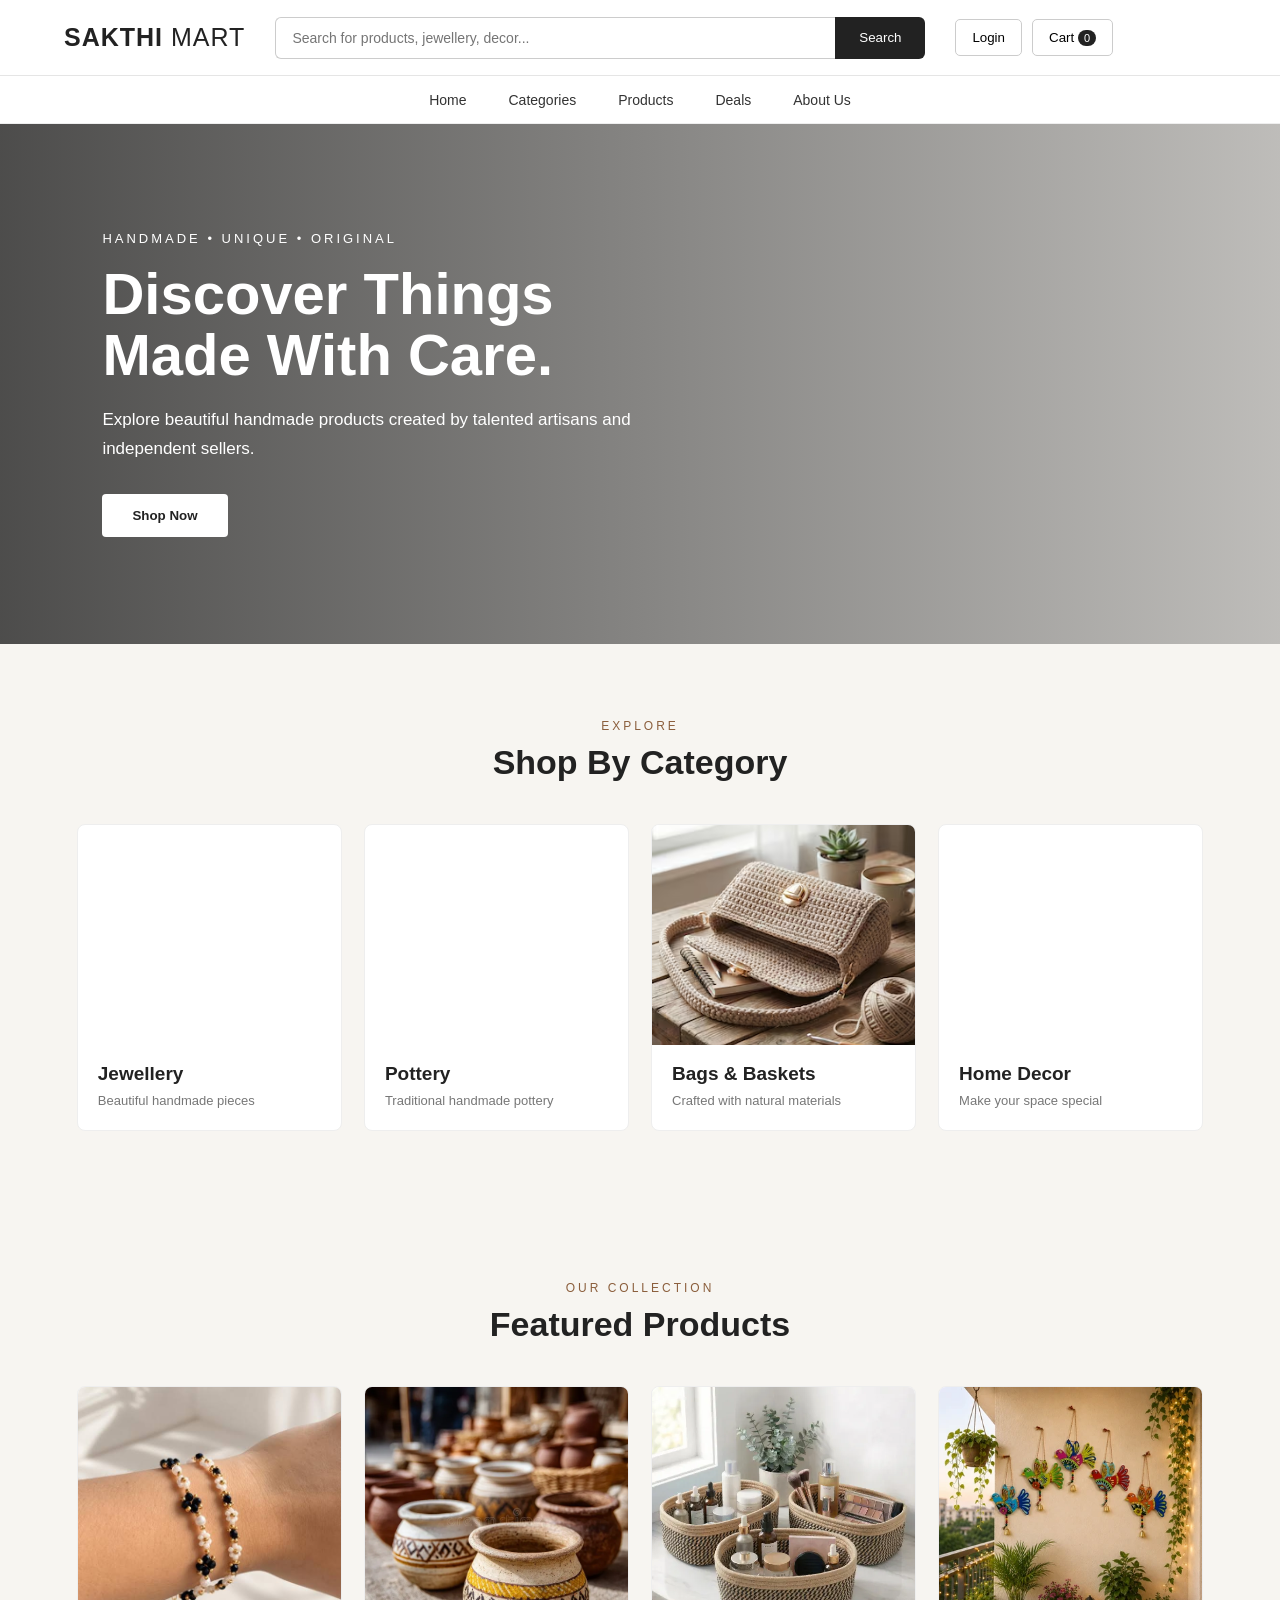
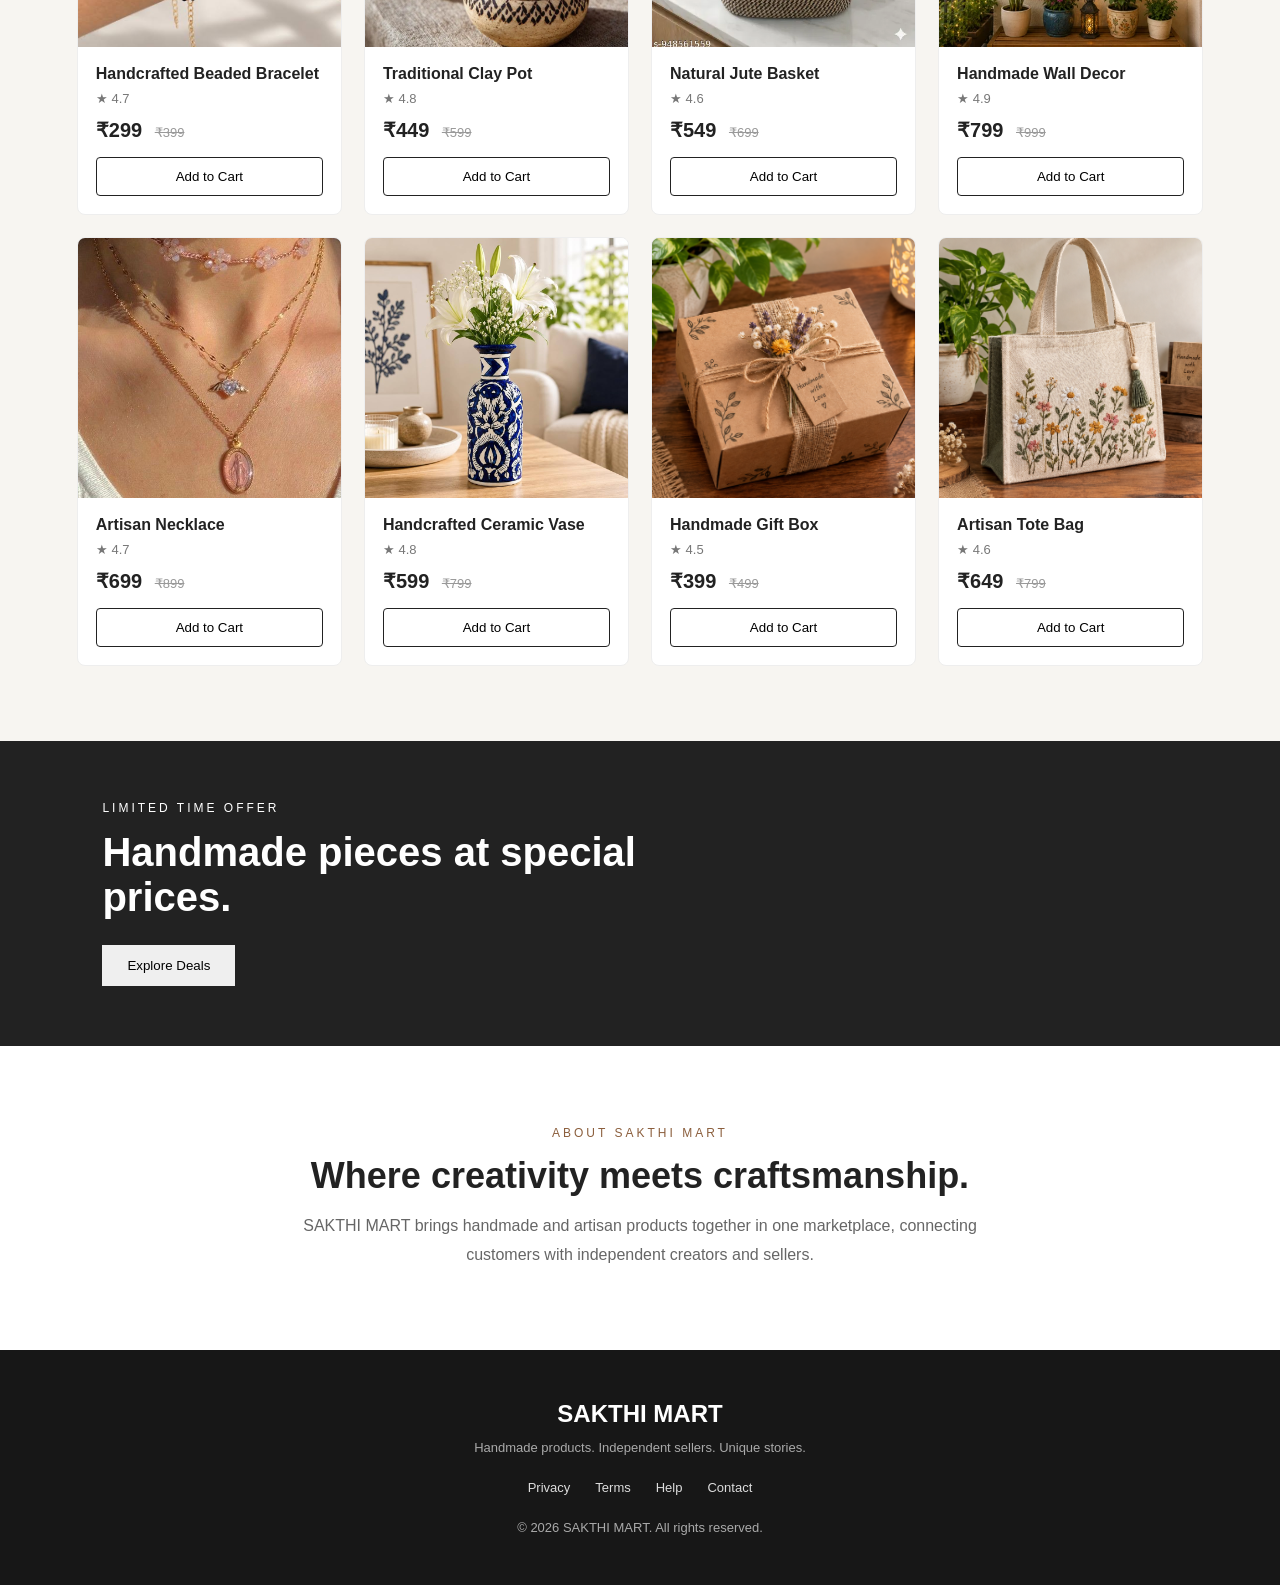
==== backend/src/main/webapp/index.html @ c99c081f "feat: connect frontend authentication flow" ====
<!DOCTYPE html>
<html lang="en">
<head>
    <meta charset="UTF-8">
    <meta name="viewport" content="width=device-width, initial-scale=1.0">

    <title>SAKTHI MART | Handmade Marketplace</title>

    <link rel="stylesheet" href="style.css">
</head>

<body>

    <!-- HEADER -->
    <header class="header">

        <div class="logo">
            SAKTHI <span>MART</span>
        </div>

        <div class="search-box">
            <input 
                type="text"
                id="searchInput"
                placeholder="Search for products, jewellery, decor..."
            >
            <button onclick="searchProducts()">Search</button>
        </div>

        <div class="header-actions">
            <button onclick="showLogin()">Login</button>

            <button onclick="openCart()">
                Cart
                <span id="cartCount">0</span>
            </button>
        </div>

    </header>


    <!-- NAVIGATION -->
    <nav class="navigation">

        <a href="#home">Home</a>

        <a href="#categories">Categories</a>

        <a href="#products">Products</a>

        <a href="#deals">Deals</a>

        <a href="#about">About Us</a>

    </nav>


    <!-- HERO SECTION -->
    <section class="hero" id="home">

        <div class="hero-content">

            <p class="small-title">
                HANDMADE • UNIQUE • ORIGINAL
            </p>

            <h1>
                Discover Things<br>
                Made With Care.
            </h1>

            <p>
                Explore beautiful handmade products created
                by talented artisans and independent sellers.
            </p>

            <button class="shop-button" onclick="scrollToProducts()">
                Shop Now
            </button>

        </div>

    </section>


    <!-- CATEGORIES -->
    <section class="categories-section" id="categories">

        <div class="section-heading">

            <p>EXPLORE</p>

            <h2>Shop By Category</h2>

        </div>


        <div class="category-grid">

            <div class="category-card">
                <div class="category-image jewellery"></div>
                <h3>Jewellery</h3>
                <p>Beautiful handmade pieces</p>
            </div>


            <div class="category-card">
                <div class="category-image pottery"></div>
                <h3>Pottery</h3>
                <p>Traditional handmade pottery</p>
            </div>


            <div class="category-card">
                <div class="category-image bags"></div>
                <h3>Bags & Baskets</h3>
                <p>Crafted with natural materials</p>
            </div>


            <div class="category-card">
                <div class="category-image decor"></div>
                <h3>Home Decor</h3>
                <p>Make your space special</p>
            </div>

        </div>

    </section>


    <!-- PRODUCTS -->
    <section class="products-section" id="products">

        <div class="section-heading">

            <p>OUR COLLECTION</p>

            <h2>Featured Products</h2>

        </div>


        <div class="product-grid" id="productGrid">

            <!-- Products will be added using JavaScript -->

        </div>

    </section>


    <!-- DEALS -->
    <section class="deal-section" id="deals">

        <div>

            <p>LIMITED TIME OFFER</p>

            <h2>Handmade pieces at special prices.</h2>

            <button onclick="scrollToProducts()">
                Explore Deals
            </button>

        </div>

    </section>


    <!-- ABOUT -->
    <section class="about-section" id="about">

        <div>

            <p>ABOUT SAKTHI MART</p>

            <h2>Where creativity meets craftsmanship.</h2>

            <p>
                SAKTHI MART brings handmade and artisan products
                together in one marketplace, connecting customers
                with independent creators and sellers.
            </p>

        </div>

    </section>


    <!-- FOOTER -->
    <footer>

        <div class="footer-logo">
            SAKTHI MART
        </div>

        <p>
            Handmade products. Independent sellers. Unique stories.
        </p>

        <div class="footer-links">

            <a href="#">Privacy</a>
            <a href="#">Terms</a>
            <a href="#">Help</a>
            <a href="#">Contact</a>

        </div>

        <p class="copyright">
            © 2026 SAKTHI MART. All rights reserved.
        </p>

    </footer>


    <!-- CART PANEL -->
    <div class="cart-panel" id="cartPanel">

        <div class="cart-header">

            <h2>Your Cart</h2>

            <button onclick="closeCart()">×</button>

        </div>

        <div id="cartItems">

            <p class="empty-cart">
                Your cart is empty.
            </p>

        </div>

        <div class="cart-bottom">

            <strong>
                Total: ₹<span id="cartTotal">0</span>
            </strong>

            <button onclick="checkout()">
                Proceed to Checkout
            </button>

        </div>

    </div>
<!-- REGISTER POPUP -->
<div class="modal" id="registerModal">

    <div class="modal-box">

        <button class="close-modal" onclick="closeRegister()">
            ×
        </button>

        <h2>Create Account</h2>

        <p>Join SAKTHI MART today.</p>

        <input
            type="text"
            id="registerName"
            placeholder="Name"
        >

        <input
            type="email"
            id="registerEmail"
            placeholder="Email"
        >

        <input
            type="password"
            id="registerPassword"
            placeholder="Password"
        >

        <select id="registerRole">
            <option value="BUYER">Buyer</option>
            <option value="SELLER">Seller</option>
        </select>

        <button onclick="registerUser()">
            Register
        </button>

    </div>

</div>

    <!-- LOGIN POPUP -->
    <div class="modal" id="loginModal">

        <div class="modal-box">

            <button class="close-modal" onclick="closeLogin()">
                ×
            </button>

            <h2>Welcome Back</h2>

            <p>Login to continue shopping.</p>
            <p>New user? <a href="#" onclick="openRegister()">Register</a></p>

            <input
                type="text"
                id="loginEmail"
                placeholder="Email"
            >

            <input
                type="password"
                id="loginPassword"
                placeholder="Password"
            >

            <button onclick="loginUser()">
                Login
            </button>

        </div>

    </div>


    <script src="script.js"></script>

</body>
</html>
---- backend/src/main/webapp/style.css ----
* {
    margin: 0;
    padding: 0;
    box-sizing: border-box;
}

html {
    scroll-behavior: smooth;
}

body {
    font-family: Arial, Helvetica, sans-serif;
    background: #f7f5f1;
    color: #222;
}

/* HEADER */

.header {
    height: 76px;
    background: #ffffff;
    display: flex;
    align-items: center;
    gap: 30px;
    padding: 0 5%;
    border-bottom: 1px solid #e5e5e5;
    position: sticky;
    top: 0;
    z-index: 1000;
}

.logo {
    font-size: 25px;
    font-weight: 800;
    letter-spacing: 1px;
    white-space: nowrap;
}

.logo span {
    font-weight: 400;
}

.search-box {
    flex: 1;
    max-width: 650px;
    display: flex;
    height: 42px;
}

.search-box input {
    flex: 1;
    border: 1px solid #ccc;
    border-right: none;
    padding: 0 16px;
    font-size: 14px;
    outline: none;
    border-radius: 6px 0 0 6px;
}

.search-box button {
    width: 90px;
    border: none;
    background: #222;
    color: white;
    border-radius: 0 6px 6px 0;
    cursor: pointer;
}

.header-actions {
    display: flex;
    gap: 10px;
}

.header-actions button {
    border: 1px solid #ccc;
    background: white;
    padding: 10px 16px;
    border-radius: 5px;
    cursor: pointer;
}

#cartCount {
    background: #222;
    color: white;
    padding: 2px 6px;
    border-radius: 10px;
    font-size: 11px;
}

/* NAVIGATION */

.navigation {
    height: 48px;
    background: white;
    display: flex;
    justify-content: center;
    align-items: center;
    gap: 42px;
    border-bottom: 1px solid #eee;
}

.navigation a {
    text-decoration: none;
    color: #333;
    font-size: 14px;
}

.navigation a:hover {
    color: #8b5e3c;
}

/* HERO */

.hero {
    min-height: 520px;
    background:
        linear-gradient(
            90deg,
            rgba(20, 20, 20, 0.75),
            rgba(20, 20, 20, 0.25)
        ),
        url("assets/hero.jpg");

    background-size: cover;
    background-position: center;
    display: flex;
    align-items: center;
    padding: 70px 8%;
    color: white;
}

.hero-content {
    max-width: 620px;
}

.small-title {
    font-size: 13px;
    letter-spacing: 3px;
    margin-bottom: 18px;
}

.hero h1 {
    font-size: 58px;
    line-height: 1.05;
    margin-bottom: 20px;
}

.hero-content > p:not(.small-title) {
    font-size: 17px;
    line-height: 1.7;
    max-width: 550px;
}

.shop-button {
    margin-top: 30px;
    padding: 14px 30px;
    border: none;
    background: white;
    color: #222;
    font-weight: bold;
    cursor: pointer;
    border-radius: 4px;
}

/* SECTION */

.categories-section,
.products-section {
    padding: 75px 6%;
}

.section-heading {
    text-align: center;
    margin-bottom: 42px;
}

.section-heading p {
    color: #8b5e3c;
    font-size: 12px;
    letter-spacing: 3px;
    margin-bottom: 10px;
}

.section-heading h2 {
    font-size: 34px;
}

/* CATEGORY */

.category-grid {
    display: grid;
    grid-template-columns: repeat(4, 1fr);
    gap: 22px;
}

.category-card {
    background: white;
    padding-bottom: 22px;
    border-radius: 8px;
    overflow: hidden;
    border: 1px solid #eee;
    transition: 0.3s;
}

.category-card:hover {
    transform: translateY(-5px);
    box-shadow: 0 10px 30px rgba(0,0,0,0.08);
}

.category-card h3,
.category-card p {
    padding-left: 20px;
    padding-right: 20px;
}

.category-card h3 {
    margin-top: 18px;
    font-size: 19px;
}

.category-card p {
    margin-top: 8px;
    color: #777;
    font-size: 13px;
}

.category-image {
    height: 220px;
    background-size: cover;
    background-position: center;
}

.jewellery {
    background-image: url("assets/jewellery.jpg");
}

.pottery {
    background-image: url("assets/pottery.jpg");
}

.bags {
    background-image: url("assets/bags.jpg");
}

.decor {
    background-image: url("assets/decor.jpg");
}

/* PRODUCTS */

.product-grid {
    display: grid;
    grid-template-columns: repeat(4, 1fr);
    gap: 22px;
}

.product-card {
    background: white;
    border-radius: 8px;
    overflow: hidden;
    border: 1px solid #eee;
    transition: 0.3s;
}

.product-card:hover {
    transform: translateY(-4px);
    box-shadow: 0 10px 25px rgba(0,0,0,0.08);
}

.product-image {
    height: 260px;
    background-size: cover;
    background-position: center;
}

.product-info {
    padding: 18px;
}

.product-info h3 {
    font-size: 16px;
    margin-bottom: 8px;
}

.rating {
    font-size: 13px;
    color: #777;
    margin-bottom: 12px;
}

.price {
    font-size: 20px;
    font-weight: bold;
}

.old-price {
    color: #999;
    text-decoration: line-through;
    font-size: 13px;
    margin-left: 7px;
}

.add-cart {
    width: 100%;
    margin-top: 15px;
    padding: 11px;
    border: 1px solid #222;
    background: white;
    cursor: pointer;
    border-radius: 4px;
}

.add-cart:hover {
    background: #222;
    color: white;
}

/* DEAL */

.deal-section {
    min-height: 300px;
    background: #222;
    color: white;
    display: flex;
    align-items: center;
    padding: 60px 8%;
}

.deal-section p {
    letter-spacing: 3px;
    font-size: 12px;
    margin-bottom: 15px;
}

.deal-section h2 {
    font-size: 40px;
    max-width: 650px;
}

.deal-section button {
    margin-top: 25px;
    padding: 13px 25px;
    border: none;
    cursor: pointer;
}

/* ABOUT */

.about-section {
    padding: 80px 12%;
    background: white;
    text-align: center;
}

.about-section > div {
    max-width: 750px;
    margin: auto;
}

.about-section p:first-child {
    color: #8b5e3c;
    letter-spacing: 3px;
    font-size: 12px;
}

.about-section h2 {
    font-size: 36px;
    margin: 15px 0;
}

.about-section p:last-child {
    color: #666;
    line-height: 1.8;
}

/* FOOTER */

footer {
    background: #171717;
    color: white;
    text-align: center;
    padding: 50px 20px;
}

.footer-logo {
    font-size: 24px;
    font-weight: bold;
    margin-bottom: 12px;
}

footer > p {
    color: #aaa;
    font-size: 13px;
}

.footer-links {
    margin: 25px 0;
    display: flex;
    justify-content: center;
    gap: 25px;
}

.footer-links a {
    color: #ddd;
    text-decoration: none;
    font-size: 13px;
}

.copyright {
    margin-top: 20px;
}

/* CART */

.cart-panel {
    position: fixed;
    top: 0;
    right: -430px;
    width: 400px;
    height: 100vh;
    background: white;
    z-index: 3000;
    box-shadow: -5px 0 25px rgba(0,0,0,0.15);
    transition: 0.3s;
    padding: 25px;
}

.cart-panel.active {
    right: 0;
}

.cart-header {
    display: flex;
    justify-content: space-between;
    align-items: center;
    padding-bottom: 20px;
    border-bottom: 1px solid #eee;
}

.cart-header button,
.close-modal {
    border: none;
    background: none;
    font-size: 28px;
    cursor: pointer;
}

.empty-cart {
    text-align: center;
    color: #777;
    margin-top: 80px;
}

.cart-bottom {
    position: absolute;
    bottom: 25px;
    left: 25px;
    right: 25px;
}

.cart-bottom button {
    width: 100%;
    margin-top: 15px;
    padding: 14px;
    background: #222;
    color: white;
    border: none;
    cursor: pointer;
}

/* LOGIN */

.modal {
    position: fixed;
    inset: 0;
    background: rgba(0,0,0,0.6);
    display: none;
    justify-content: center;
    align-items: center;
    z-index: 4000;
}

.modal.active {
    display: flex;
}

.modal-box {
    width: 380px;
    background: white;
    padding: 35px;
    border-radius: 8px;
    position: relative;
}

.modal-box h2 {
    margin-bottom: 8px;
}

.modal-box p {
    color: #777;
    margin-bottom: 25px;
}

.modal-box input {
    width: 100%;
    padding: 13px;
    margin-bottom: 12px;
    border: 1px solid #ccc;
}

.modal-box > button:not(.close-modal) {
    width: 100%;
    padding: 13px;
    background: #222;
    color: white;
    border: none;
    cursor: pointer;
}

.close-modal {
    position: absolute;
    top: 10px;
    right: 15px;
}

/* MOBILE */

@media (max-width: 900px) {

    .header {
        flex-wrap: wrap;
        height: auto;
        padding: 15px;
    }

    .search-box {
        order: 3;
        width: 100%;
        max-width: none;
    }

    .navigation {
        gap: 15px;
        overflow-x: auto;
        justify-content: flex-start;
        padding: 0 15px;
    }

    .hero h1 {
        font-size: 42px;
    }

    .category-grid,
    .product-grid {
        grid-template-columns: repeat(2, 1fr);
    }
}

@media (max-width: 600px) {

    .category-grid,
    .product-grid {
        grid-template-columns: 1fr;
    }

    .hero {
        min-height: 450px;
        padding: 40px 25px;
    }

    .hero h1 {
        font-size: 36px;
    }

    .deal-section h2 {
        font-size: 30px;
    }

    .cart-panel {
        width: 100%;
        right: -100%;
    }
}
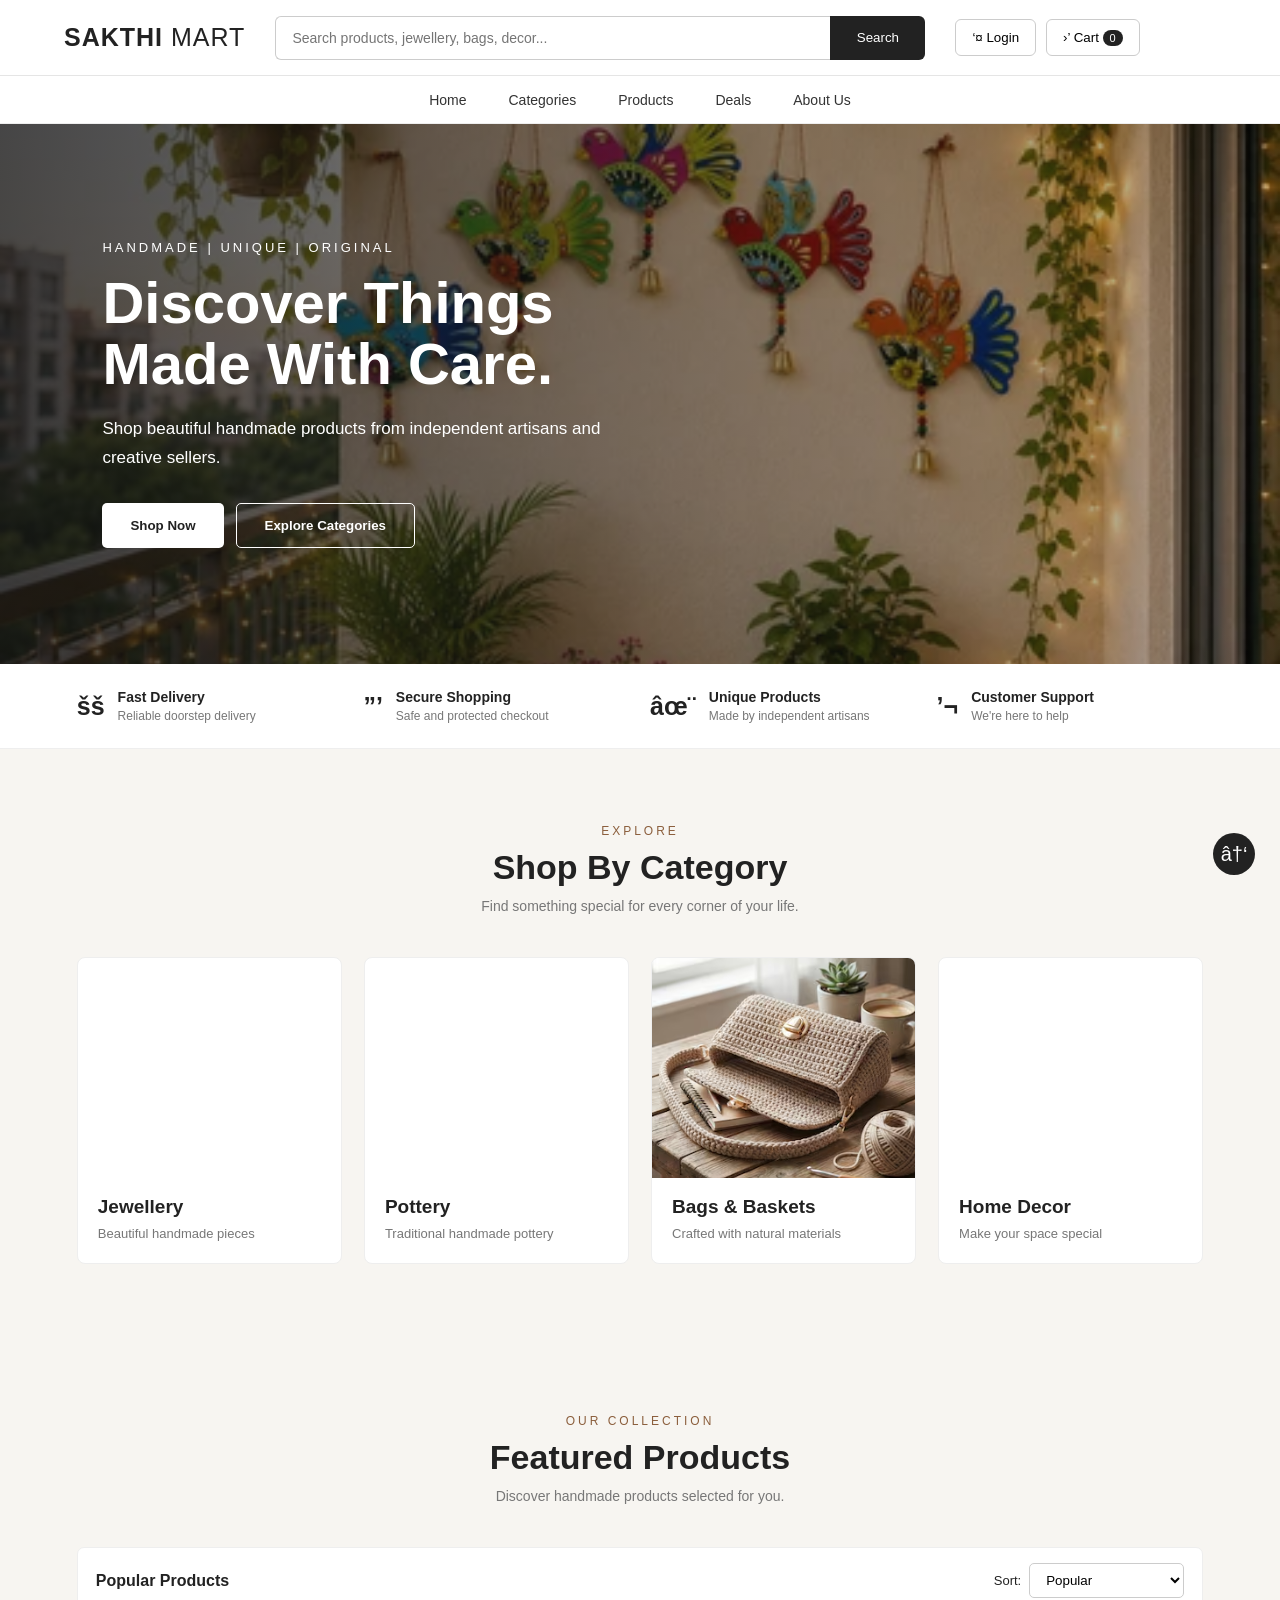
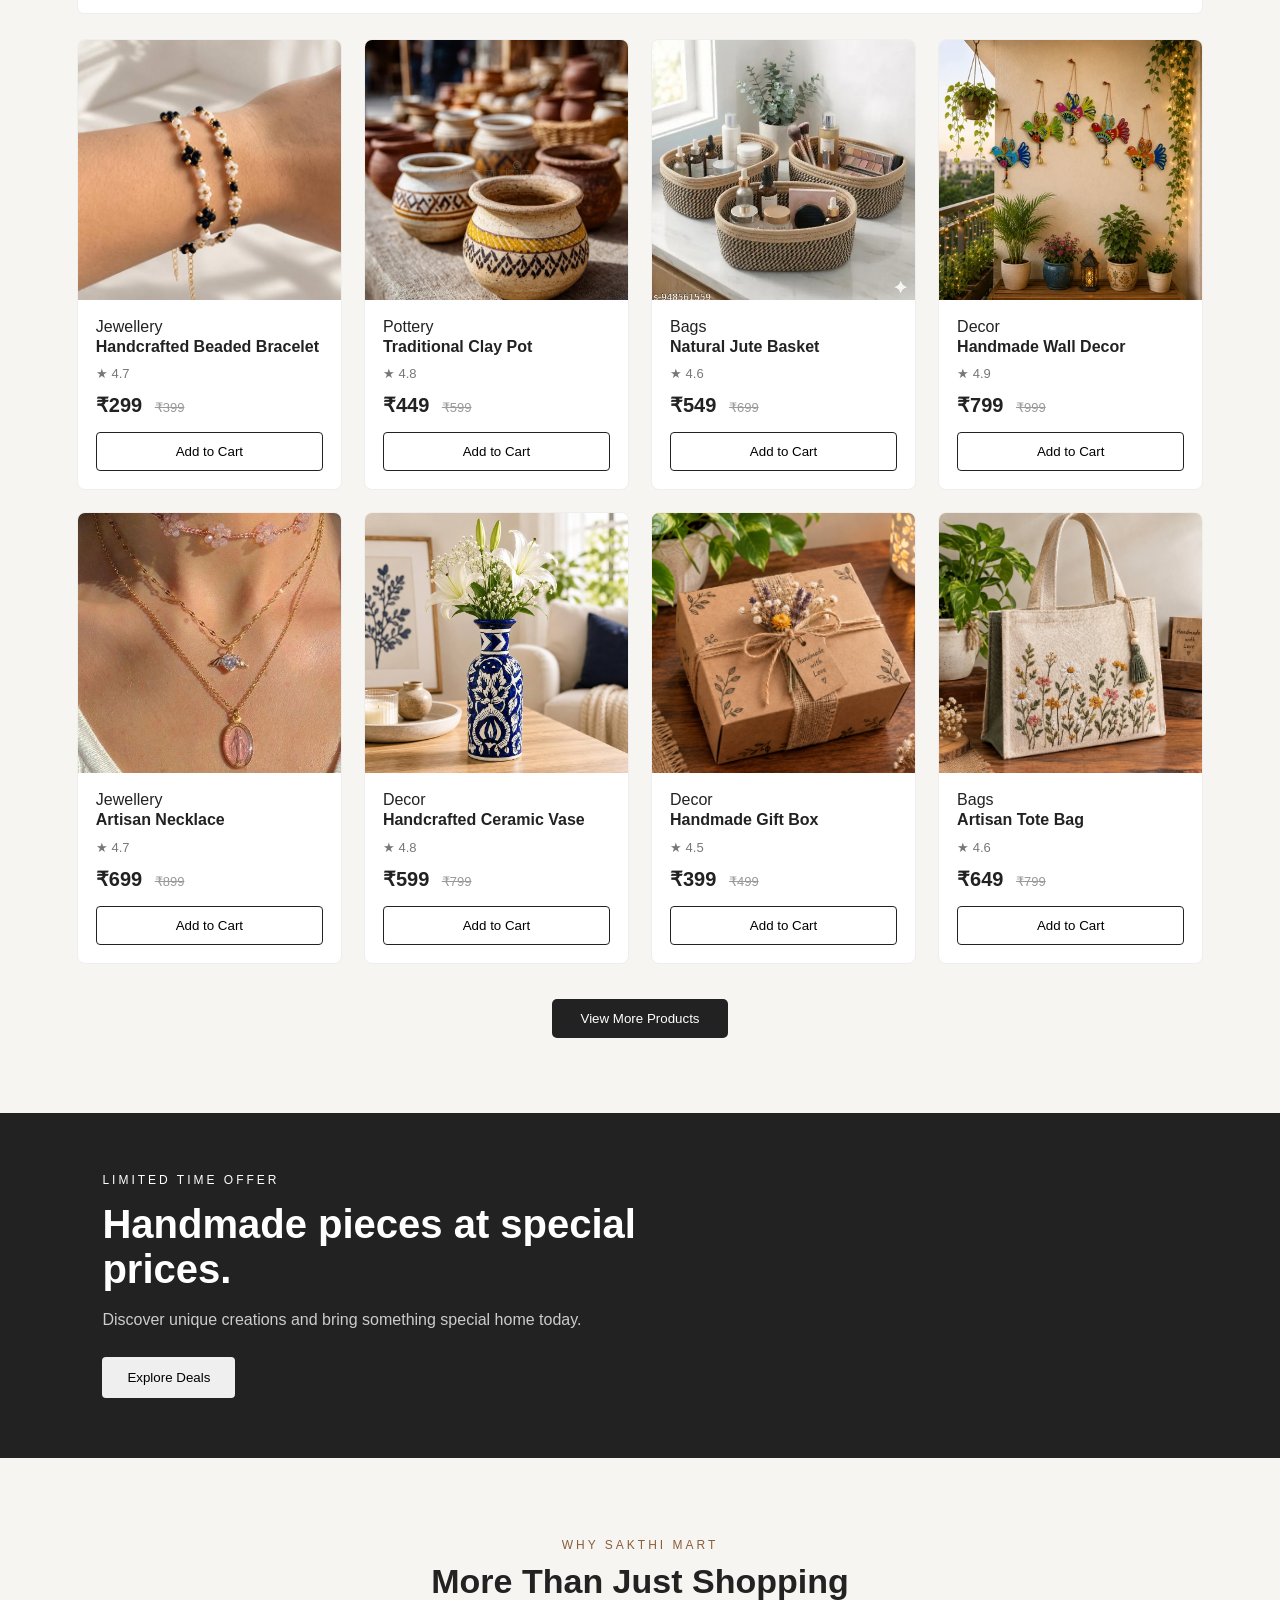
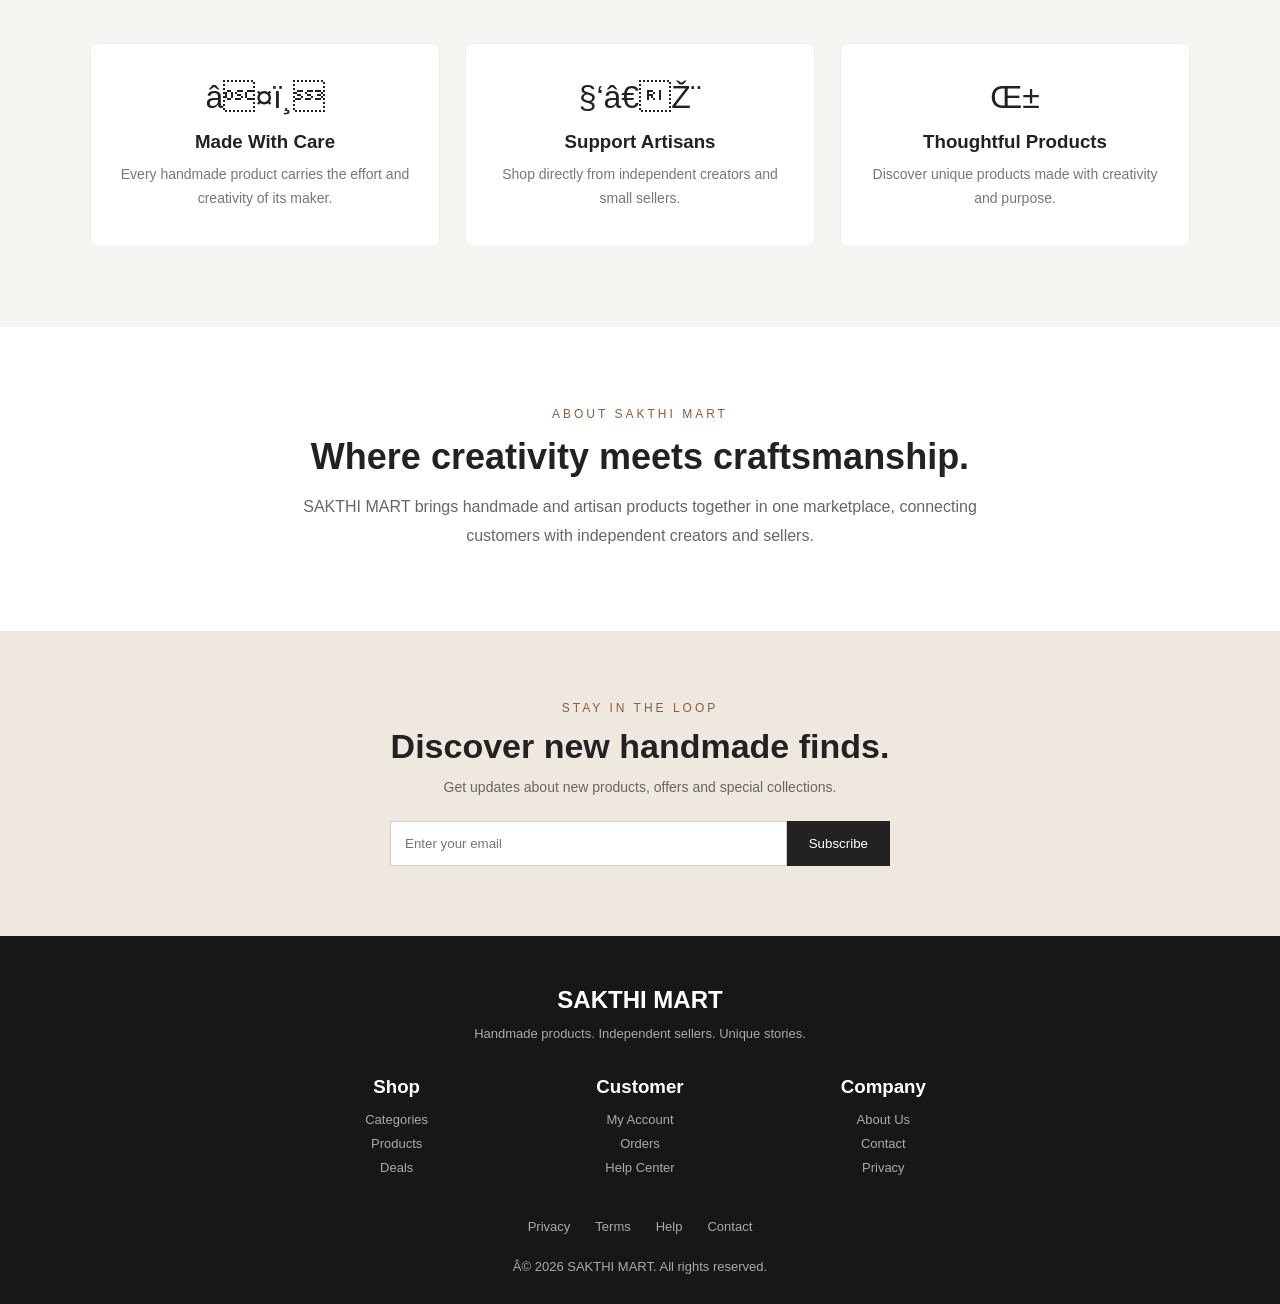
==== commit 5aa43033: "feat: upgrade ecommerce frontend" ====
--- a/backend/src/main/webapp/index.html
+++ b/backend/src/main/webapp/index.html
@@ -1,5 +1,6 @@
-<!DOCTYPE html>
+﻿<!DOCTYPE html>
 <html lang="en">
+
 <head>
     <meta charset="UTF-8">
     <meta name="viewport" content="width=device-width, initial-scale=1.0">
@@ -11,7 +12,8 @@
 
 <body>
 
-    <!-- HEADER -->
+    <!-- ================= HEADER ================= -->
+
     <header class="header">
 
         <div class="logo">
@@ -19,27 +21,38 @@
         </div>
 
         <div class="search-box">
-            <input 
+
+            <input
                 type="text"
                 id="searchInput"
-                placeholder="Search for products, jewellery, decor..."
+                placeholder="Search products, jewellery, bags, decor..."
+                onkeydown="if(event.key === 'Enter') searchProducts()"
             >
-            <button onclick="searchProducts()">Search</button>
+
+            <button onclick="searchProducts()">
+                Search
+            </button>
+
         </div>
 
         <div class="header-actions">
-            <button onclick="showLogin()">Login</button>
+
+            <button onclick="showLogin()">
+                ‘¤ Login
+            </button>
 
             <button onclick="openCart()">
-                Cart
+                ›’ Cart
                 <span id="cartCount">0</span>
             </button>
+
         </div>
 
     </header>
 
 
-    <!-- NAVIGATION -->
+    <!-- ================= NAVIGATION ================= -->
+
     <nav class="navigation">
 
         <a href="#home">Home</a>
@@ -55,13 +68,14 @@
     </nav>
 
 
-    <!-- HERO SECTION -->
+    <!-- ================= HERO ================= -->
+
     <section class="hero" id="home">
 
         <div class="hero-content">
 
             <p class="small-title">
-                HANDMADE • UNIQUE • ORIGINAL
+                HANDMADE | UNIQUE | ORIGINAL
             </p>
 
             <h1>
@@ -70,21 +84,75 @@
             </h1>
 
             <p>
-                Explore beautiful handmade products created
-                by talented artisans and independent sellers.
-            </p>
-
-            <button class="shop-button" onclick="scrollToProducts()">
-                Shop Now
-            </button>
+                Shop beautiful handmade products from
+                independent artisans and creative sellers.
+            </p>
+
+            <div class="hero-buttons">
+
+                <button
+                    class="shop-button"
+                    onclick="scrollToProducts()">
+                    Shop Now
+                </button>
+
+                <button
+                    class="secondary-button"
+                    onclick="document.getElementById('categories').scrollIntoView({behavior:'smooth'})">
+                    Explore Categories
+                </button>
+
+            </div>
 
         </div>
 
     </section>
 
 
-    <!-- CATEGORIES -->
-    <section class="categories-section" id="categories">
+    <!-- ================= TRUST BAR ================= -->
+
+    <section class="trust-bar">
+
+        <div class="trust-item">
+            <strong>šš</strong>
+            <div>
+                <b>Fast Delivery</b>
+                <span>Reliable doorstep delivery</span>
+            </div>
+        </div>
+
+        <div class="trust-item">
+            <strong>”’</strong>
+            <div>
+                <b>Secure Shopping</b>
+                <span>Safe and protected checkout</span>
+            </div>
+        </div>
+
+        <div class="trust-item">
+            <strong>âœ¨</strong>
+            <div>
+                <b>Unique Products</b>
+                <span>Made by independent artisans</span>
+            </div>
+        </div>
+
+        <div class="trust-item">
+            <strong>’¬</strong>
+            <div>
+                <b>Customer Support</b>
+                <span>We're here to help</span>
+            </div>
+        </div>
+
+    </section>
+
+
+    <!-- ================= CATEGORIES ================= -->
+
+    <section
+        class="categories-section"
+        id="categories">
 
         <div class="section-heading">
 
@@ -92,36 +160,72 @@
 
             <h2>Shop By Category</h2>
 
+            <span>
+                Find something special for every corner of your life.
+            </span>
+
         </div>
 
 
         <div class="category-grid">
 
-            <div class="category-card">
+            <div
+                class="category-card"
+                onclick="searchCategory('Jewellery')">
+
                 <div class="category-image jewellery"></div>
+
                 <h3>Jewellery</h3>
-                <p>Beautiful handmade pieces</p>
-            </div>
-
-
-            <div class="category-card">
+
+                <p>
+                    Beautiful handmade pieces
+                </p>
+
+            </div>
+
+
+            <div
+                class="category-card"
+                onclick="searchCategory('Pottery')">
+
                 <div class="category-image pottery"></div>
+
                 <h3>Pottery</h3>
-                <p>Traditional handmade pottery</p>
-            </div>
-
-
-            <div class="category-card">
+
+                <p>
+                    Traditional handmade pottery
+                </p>
+
+            </div>
+
+
+            <div
+                class="category-card"
+                onclick="searchCategory('Bags')">
+
                 <div class="category-image bags"></div>
+
                 <h3>Bags & Baskets</h3>
-                <p>Crafted with natural materials</p>
-            </div>
-
-
-            <div class="category-card">
+
+                <p>
+                    Crafted with natural materials
+                </p>
+
+            </div>
+
+
+            <div
+                class="category-card"
+                onclick="searchCategory('Decor')">
+
                 <div class="category-image decor"></div>
+
                 <h3>Home Decor</h3>
-                <p>Make your space special</p>
+
+                <p>
+                    Make your space special
+                </p>
+
             </div>
 
         </div>
@@ -129,8 +233,11 @@
     </section>
 
 
-    <!-- PRODUCTS -->
-    <section class="products-section" id="products">
+    <!-- ================= PRODUCTS ================= -->
+
+    <section
+        class="products-section"
+        id="products">
 
         <div class="section-heading">
 
@@ -138,57 +245,242 @@
 
             <h2>Featured Products</h2>
 
-        </div>
-
-
-        <div class="product-grid" id="productGrid">
-
-            <!-- Products will be added using JavaScript -->
+            <span>
+                Discover handmade products selected for you.
+            </span>
+
+        </div>
+
+
+        <!-- PRODUCT FILTER BAR -->
+
+        <div class="product-toolbar">
+
+            <div>
+                <strong>Popular Products</strong>
+            </div>
+
+            <div class="sort-box">
+
+                <label for="sortProducts">
+                    Sort:
+                </label>
+
+                <select id="sortProducts">
+                    <option value="popular">
+                        Popular
+                    </option>
+
+                    <option value="low">
+                        Price: Low to High
+                    </option>
+
+                    <option value="high">
+                        Price: High to Low
+                    </option>
+                </select>
+
+            </div>
+
+        </div>
+
+
+        <!-- PRODUCT GRID -->
+
+        <div
+            class="product-grid"
+            id="productGrid">
+
+            <!-- Products are loaded by JavaScript -->
+
+        </div>
+
+
+        <div class="view-more">
+
+            <button
+                onclick="scrollToProducts()">
+                View More Products
+            </button>
 
         </div>
 
     </section>
 
 
-    <!-- DEALS -->
-    <section class="deal-section" id="deals">
+    <!-- ================= DEALS ================= -->
+
+    <section
+        class="deal-section"
+        id="deals">
+
+        <div class="deal-content">
+
+            <p>
+                LIMITED TIME OFFER
+            </p>
+
+            <h2>
+                Handmade pieces at special prices.
+            </h2>
+
+            <span>
+                Discover unique creations and bring
+                something special home today.
+            </span>
+
+            <button
+                onclick="scrollToProducts()">
+                Explore Deals
+            </button>
+
+        </div>
+
+    </section>
+
+
+    <!-- ================= WHY SAKTHI MART ================= -->
+
+    <section class="why-section">
+
+        <div class="section-heading">
+
+            <p>WHY SAKTHI MART</p>
+
+            <h2>
+                More Than Just Shopping
+            </h2>
+
+        </div>
+
+
+        <div class="why-grid">
+
+            <div class="why-card">
+
+                <div class="why-icon">
+                    â¤ï¸
+                </div>
+
+                <h3>
+                    Made With Care
+                </h3>
+
+                <p>
+                    Every handmade product carries
+                    the effort and creativity of its maker.
+                </p>
+
+            </div>
+
+
+            <div class="why-card">
+
+                <div class="why-icon">
+                    §‘â€Ž¨
+                </div>
+
+                <h3>
+                    Support Artisans
+                </h3>
+
+                <p>
+                    Shop directly from independent
+                    creators and small sellers.
+                </p>
+
+            </div>
+
+
+            <div class="why-card">
+
+                <div class="why-icon">
+                    Œ±
+                </div>
+
+                <h3>
+                    Thoughtful Products
+                </h3>
+
+                <p>
+                    Discover unique products made
+                    with creativity and purpose.
+                </p>
+
+            </div>
+
+        </div>
+
+    </section>
+
+
+    <!-- ================= ABOUT ================= -->
+
+    <section
+        class="about-section"
+        id="about">
 
         <div>
 
-            <p>LIMITED TIME OFFER</p>
-
-            <h2>Handmade pieces at special prices.</h2>
-
-            <button onclick="scrollToProducts()">
-                Explore Deals
-            </button>
+            <p>
+                ABOUT SAKTHI MART
+            </p>
+
+            <h2>
+                Where creativity meets craftsmanship.
+            </h2>
+
+            <p>
+                SAKTHI MART brings handmade and artisan
+                products together in one marketplace,
+                connecting customers with independent
+                creators and sellers.
+            </p>
 
         </div>
 
     </section>
 
 
-    <!-- ABOUT -->
-    <section class="about-section" id="about">
-
-        <div>
-
-            <p>ABOUT SAKTHI MART</p>
-
-            <h2>Where creativity meets craftsmanship.</h2>
+    <!-- ================= NEWSLETTER ================= -->
+
+    <section class="newsletter-section">
+
+        <div class="newsletter-content">
 
             <p>
-                SAKTHI MART brings handmade and artisan products
-                together in one marketplace, connecting customers
-                with independent creators and sellers.
-            </p>
+                STAY IN THE LOOP
+            </p>
+
+            <h2>
+                Discover new handmade finds.
+            </h2>
+
+            <span>
+                Get updates about new products,
+                offers and special collections.
+            </span>
+
+            <div class="newsletter-form">
+
+                <input
+                    type="email"
+                    placeholder="Enter your email">
+
+                <button
+                    onclick="alert('Thank you for subscribing!')">
+                    Subscribe
+                </button>
+
+            </div>
 
         </div>
 
     </section>
 
 
-    <!-- FOOTER -->
+    <!-- ================= FOOTER ================= -->
+
     <footer>
 
         <div class="footer-logo">
@@ -199,32 +491,115 @@
             Handmade products. Independent sellers. Unique stories.
         </p>
 
+
+        <div class="footer-columns">
+
+            <div>
+
+                <h3>Shop</h3>
+
+                <a href="#categories">
+                    Categories
+                </a>
+
+                <a href="#products">
+                    Products
+                </a>
+
+                <a href="#deals">
+                    Deals
+                </a>
+
+            </div>
+
+
+            <div>
+
+                <h3>Customer</h3>
+
+                <a href="#">
+                    My Account
+                </a>
+
+                <a href="#">
+                    Orders
+                </a>
+
+                <a href="#">
+                    Help Center
+                </a>
+
+            </div>
+
+
+            <div>
+
+                <h3>Company</h3>
+
+                <a href="#about">
+                    About Us
+                </a>
+
+                <a href="#">
+                    Contact
+                </a>
+
+                <a href="#">
+                    Privacy
+                </a>
+
+            </div>
+
+        </div>
+
+
         <div class="footer-links">
 
-            <a href="#">Privacy</a>
-            <a href="#">Terms</a>
-            <a href="#">Help</a>
-            <a href="#">Contact</a>
-
-        </div>
+            <a href="#">
+                Privacy
+            </a>
+
+            <a href="#">
+                Terms
+            </a>
+
+            <a href="#">
+                Help
+            </a>
+
+            <a href="#">
+                Contact
+            </a>
+
+        </div>
+
 
         <p class="copyright">
-            © 2026 SAKTHI MART. All rights reserved.
+            Â© 2026 SAKTHI MART. All rights reserved.
         </p>
 
     </footer>
 
 
-    <!-- CART PANEL -->
-    <div class="cart-panel" id="cartPanel">
+    <!-- ================= CART PANEL ================= -->
+
+    <div
+        class="cart-panel"
+        id="cartPanel">
 
         <div class="cart-header">
 
-            <h2>Your Cart</h2>
-
-            <button onclick="closeCart()">×</button>
-
-        </div>
+            <h2>
+                Your Cart
+            </h2>
+
+            <button
+                onclick="closeCart()">
+                Ã—
+            </button>
+
+        </div>
+
 
         <div id="cartItems">
 
@@ -234,99 +609,100 @@
 
         </div>
 
+
         <div class="cart-bottom">
 
-            <strong>
-                Total: ₹<span id="cartTotal">0</span>
-            </strong>
-
-            <button onclick="checkout()">
+            <div class="cart-summary">
+
+                <strong>
+                    Total
+                </strong>
+
+                <strong>
+                    â‚¹<span id="cartTotal">0</span>
+                </strong>
+
+            </div>
+
+            <button
+                onclick="checkout()">
                 Proceed to Checkout
             </button>
 
         </div>
 
     </div>
-<!-- REGISTER POPUP -->
-<div class="modal" id="registerModal">
-
-    <div class="modal-box">
-
-        <button class="close-modal" onclick="closeRegister()">
-            ×
-        </button>
-
-        <h2>Create Account</h2>
-
-        <p>Join SAKTHI MART today.</p>
-
-        <input
-            type="text"
-            id="registerName"
-            placeholder="Name"
-        >
-
-        <input
-            type="email"
-            id="registerEmail"
-            placeholder="Email"
-        >
-
-        <input
-            type="password"
-            id="registerPassword"
-            placeholder="Password"
-        >
-
-        <select id="registerRole">
-            <option value="BUYER">Buyer</option>
-            <option value="SELLER">Seller</option>
-        </select>
-
-        <button onclick="registerUser()">
-            Register
-        </button>
-
-    </div>
-
-</div>
-
-    <!-- LOGIN POPUP -->
-    <div class="modal" id="loginModal">
+
+
+    <!-- ================= LOGIN MODAL ================= -->
+
+    <div
+        class="modal"
+        id="loginModal">
 
         <div class="modal-box">
 
-            <button class="close-modal" onclick="closeLogin()">
-                ×
-            </button>
-
-            <h2>Welcome Back</h2>
-
-            <p>Login to continue shopping.</p>
-            <p>New user? <a href="#" onclick="openRegister()">Register</a></p>
+            <button
+                class="close-modal"
+                onclick="closeLogin()">
+                Ã—
+            </button>
+
+
+            <div class="modal-icon">
+                ‘‹
+            </div>
+
+            <h2>
+                Welcome Back
+            </h2>
+
+            <p>
+                Login to continue shopping.
+            </p>
+
 
             <input
                 type="text"
                 id="loginEmail"
-                placeholder="Email"
-            >
+                placeholder="Email">
+
 
             <input
                 type="password"
                 id="loginPassword"
-                placeholder="Password"
-            >
-
-            <button onclick="loginUser()">
+                placeholder="Password">
+
+
+            <button
+                onclick="loginUser()">
                 Login
             </button>
 
+
+            <p class="login-help">
+                New to SAKTHI MART?
+                Registration will be connected next.
+            </p>
+
         </div>
 
     </div>
 
 
+    <!-- ================= BACK TO TOP ================= -->
+
+    <button
+        class="back-to-top"
+        onclick="window.scrollTo({top:0, behavior:'smooth'})">
+        â†‘
+    </button>
+
+
     <script src="script.js"></script>
 
 </body>
+
 </html>
+
+
--- a/backend/src/main/webapp/style.css
+++ b/backend/src/main/webapp/style.css
@@ -14,15 +14,15 @@
     color: #222;
 }
 
-/* HEADER */
+/* ================= HEADER ================= */
 
 .header {
-    height: 76px;
-    background: #ffffff;
+    min-height: 76px;
+    background: #fff;
     display: flex;
     align-items: center;
     gap: 30px;
-    padding: 0 5%;
+    padding: 12px 5%;
     border-bottom: 1px solid #e5e5e5;
     position: sticky;
     top: 0;
@@ -44,7 +44,7 @@
     flex: 1;
     max-width: 650px;
     display: flex;
-    height: 42px;
+    height: 44px;
 }
 
 .search-box input {
@@ -57,13 +57,21 @@
     border-radius: 6px 0 0 6px;
 }
 
+.search-box input:focus {
+    border-color: #8b5e3c;
+}
+
 .search-box button {
-    width: 90px;
+    width: 95px;
     border: none;
     background: #222;
-    color: white;
+    color: #fff;
     border-radius: 0 6px 6px 0;
     cursor: pointer;
+}
+
+.search-box button:hover {
+    background: #8b5e3c;
 }
 
 .header-actions {
@@ -73,25 +81,30 @@
 
 .header-actions button {
     border: 1px solid #ccc;
-    background: white;
+    background: #fff;
     padding: 10px 16px;
-    border-radius: 5px;
-    cursor: pointer;
+    border-radius: 6px;
+    cursor: pointer;
+}
+
+.header-actions button:hover {
+    border-color: #222;
+    background: #f7f7f7;
 }
 
 #cartCount {
     background: #222;
-    color: white;
-    padding: 2px 6px;
+    color: #fff;
+    padding: 2px 7px;
     border-radius: 10px;
     font-size: 11px;
 }
 
-/* NAVIGATION */
+/* ================= NAVIGATION ================= */
 
 .navigation {
     height: 48px;
-    background: white;
+    background: #fff;
     display: flex;
     justify-content: center;
     align-items: center;
@@ -103,34 +116,35 @@
     text-decoration: none;
     color: #333;
     font-size: 14px;
+    font-weight: 500;
 }
 
 .navigation a:hover {
     color: #8b5e3c;
 }
 
-/* HERO */
+/* ================= HERO ================= */
 
 .hero {
-    min-height: 520px;
+    min-height: 540px;
     background:
         linear-gradient(
             90deg,
-            rgba(20, 20, 20, 0.75),
+            rgba(20, 20, 20, 0.78),
             rgba(20, 20, 20, 0.25)
         ),
-        url("assets/hero.jpg");
+        url("assets/decor-product.jpg");
 
     background-size: cover;
     background-position: center;
     display: flex;
     align-items: center;
     padding: 70px 8%;
-    color: white;
+    color: #fff;
 }
 
 .hero-content {
-    max-width: 620px;
+    max-width: 650px;
 }
 
 .small-title {
@@ -151,18 +165,75 @@
     max-width: 550px;
 }
 
+.hero-buttons {
+    display: flex;
+    gap: 12px;
+    margin-top: 30px;
+}
+
+.shop-button,
+.secondary-button {
+    padding: 14px 28px;
+    border-radius: 5px;
+    cursor: pointer;
+    font-weight: bold;
+}
+
 .shop-button {
-    margin-top: 30px;
-    padding: 14px 30px;
     border: none;
-    background: white;
+    background: #fff;
     color: #222;
-    font-weight: bold;
-    cursor: pointer;
-    border-radius: 4px;
-}
-
-/* SECTION */
+}
+
+.shop-button:hover {
+    background: #eee;
+}
+
+.secondary-button {
+    border: 1px solid #fff;
+    background: transparent;
+    color: #fff;
+}
+
+.secondary-button:hover {
+    background: #fff;
+    color: #222;
+}
+
+/* ================= TRUST BAR ================= */
+
+.trust-bar {
+    background: #fff;
+    padding: 25px 6%;
+    display: grid;
+    grid-template-columns: repeat(4, 1fr);
+    gap: 20px;
+    border-bottom: 1px solid #eee;
+}
+
+.trust-item {
+    display: flex;
+    align-items: center;
+    gap: 13px;
+}
+
+.trust-item > strong {
+    font-size: 25px;
+}
+
+.trust-item b {
+    display: block;
+    font-size: 14px;
+    margin-bottom: 4px;
+}
+
+.trust-item span {
+    display: block;
+    color: #777;
+    font-size: 12px;
+}
+
+/* ================= SECTIONS ================= */
 
 .categories-section,
 .products-section {
@@ -183,9 +254,15 @@
 
 .section-heading h2 {
     font-size: 34px;
-}
-
-/* CATEGORY */
+    margin-bottom: 10px;
+}
+
+.section-heading span {
+    color: #777;
+    font-size: 14px;
+}
+
+/* ================= CATEGORIES ================= */
 
 .category-grid {
     display: grid;
@@ -194,17 +271,18 @@
 }
 
 .category-card {
-    background: white;
+    background: #fff;
     padding-bottom: 22px;
     border-radius: 8px;
     overflow: hidden;
     border: 1px solid #eee;
+    cursor: pointer;
     transition: 0.3s;
 }
 
 .category-card:hover {
     transform: translateY(-5px);
-    box-shadow: 0 10px 30px rgba(0,0,0,0.08);
+    box-shadow: 0 10px 30px rgba(0, 0, 0, 0.08);
 }
 
 .category-card h3,
@@ -246,7 +324,33 @@
     background-image: url("assets/decor.jpg");
 }
 
-/* PRODUCTS */
+/* ================= PRODUCTS ================= */
+
+.product-toolbar {
+    max-width: 1200px;
+    margin: 0 auto 25px;
+    background: #fff;
+    border: 1px solid #eee;
+    padding: 15px 18px;
+    display: flex;
+    justify-content: space-between;
+    align-items: center;
+    border-radius: 7px;
+}
+
+.sort-box {
+    display: flex;
+    align-items: center;
+    gap: 8px;
+    font-size: 13px;
+}
+
+.sort-box select {
+    padding: 8px 12px;
+    border: 1px solid #ccc;
+    border-radius: 5px;
+    background: #fff;
+}
 
 .product-grid {
     display: grid;
@@ -255,7 +359,7 @@
 }
 
 .product-card {
-    background: white;
+    background: #fff;
     border-radius: 8px;
     overflow: hidden;
     border: 1px solid #eee;
@@ -264,7 +368,7 @@
 
 .product-card:hover {
     transform: translateY(-4px);
-    box-shadow: 0 10px 25px rgba(0,0,0,0.08);
+    box-shadow: 0 10px 25px rgba(0, 0, 0, 0.08);
 }
 
 .product-image {
@@ -280,6 +384,7 @@
 .product-info h3 {
     font-size: 16px;
     margin-bottom: 8px;
+    line-height: 1.4;
 }
 
 .rating {
@@ -305,28 +410,42 @@
     margin-top: 15px;
     padding: 11px;
     border: 1px solid #222;
-    background: white;
+    background: #fff;
     cursor: pointer;
     border-radius: 4px;
 }
 
 .add-cart:hover {
     background: #222;
-    color: white;
-}
-
-/* DEAL */
+    color: #fff;
+}
+
+.view-more {
+    text-align: center;
+    margin-top: 35px;
+}
+
+.view-more button {
+    padding: 12px 28px;
+    background: #222;
+    color: #fff;
+    border: none;
+    border-radius: 5px;
+    cursor: pointer;
+}
+
+/* ================= DEALS ================= */
 
 .deal-section {
-    min-height: 300px;
+    min-height: 330px;
     background: #222;
-    color: white;
+    color: #fff;
     display: flex;
     align-items: center;
     padding: 60px 8%;
 }
 
-.deal-section p {
+.deal-content p {
     letter-spacing: 3px;
     font-size: 12px;
     margin-bottom: 15px;
@@ -335,20 +454,66 @@
 .deal-section h2 {
     font-size: 40px;
     max-width: 650px;
+    margin-bottom: 15px;
+}
+
+.deal-content > span {
+    display: block;
+    color: #ccc;
+    line-height: 1.6;
 }
 
 .deal-section button {
     margin-top: 25px;
     padding: 13px 25px;
     border: none;
-    cursor: pointer;
-}
-
-/* ABOUT */
+    border-radius: 4px;
+    cursor: pointer;
+}
+
+/* ================= WHY ================= */
+
+.why-section {
+    background: #f7f5f1;
+    padding: 80px 6%;
+}
+
+.why-grid {
+    display: grid;
+    grid-template-columns: repeat(3, 1fr);
+    gap: 25px;
+    max-width: 1100px;
+    margin: auto;
+}
+
+.why-card {
+    background: #fff;
+    padding: 35px 25px;
+    text-align: center;
+    border: 1px solid #eee;
+    border-radius: 8px;
+}
+
+.why-icon {
+    font-size: 32px;
+    margin-bottom: 15px;
+}
+
+.why-card h3 {
+    margin-bottom: 10px;
+}
+
+.why-card p {
+    color: #777;
+    font-size: 14px;
+    line-height: 1.7;
+}
+
+/* ================= ABOUT ================= */
 
 .about-section {
     padding: 80px 12%;
-    background: white;
+    background: #fff;
     text-align: center;
 }
 
@@ -373,13 +538,63 @@
     line-height: 1.8;
 }
 
-/* FOOTER */
+/* ================= NEWSLETTER ================= */
+
+.newsletter-section {
+    background: #eee8df;
+    padding: 70px 20px;
+    text-align: center;
+}
+
+.newsletter-content {
+    max-width: 650px;
+    margin: auto;
+}
+
+.newsletter-content > p {
+    color: #8b5e3c;
+    letter-spacing: 3px;
+    font-size: 12px;
+}
+
+.newsletter-content h2 {
+    font-size: 34px;
+    margin: 12px 0;
+}
+
+.newsletter-content > span {
+    color: #666;
+    font-size: 14px;
+}
+
+.newsletter-form {
+    display: flex;
+    max-width: 500px;
+    margin: 25px auto 0;
+}
+
+.newsletter-form input {
+    flex: 1;
+    border: 1px solid #ccc;
+    padding: 14px;
+    outline: none;
+}
+
+.newsletter-form button {
+    padding: 0 22px;
+    border: none;
+    background: #222;
+    color: #fff;
+    cursor: pointer;
+}
+
+/* ================= FOOTER ================= */
 
 footer {
     background: #171717;
-    color: white;
+    color: #fff;
     text-align: center;
-    padding: 50px 20px;
+    padding: 50px 20px 30px;
 }
 
 .footer-logo {
@@ -393,6 +608,31 @@
     font-size: 13px;
 }
 
+.footer-columns {
+    max-width: 700px;
+    margin: 35px auto;
+    display: grid;
+    grid-template-columns: repeat(3, 1fr);
+    gap: 30px;
+}
+
+.footer-columns h3 {
+    margin-bottom: 14px;
+}
+
+.footer-columns a {
+    display: block;
+    color: #aaa;
+    text-decoration: none;
+    font-size: 13px;
+    margin: 9px 0;
+}
+
+.footer-columns a:hover,
+.footer-links a:hover {
+    color: #fff;
+}
+
 .footer-links {
     margin: 25px 0;
     display: flex;
@@ -401,7 +641,7 @@
 }
 
 .footer-links a {
-    color: #ddd;
+    color: #aaa;
     text-decoration: none;
     font-size: 13px;
 }
@@ -410,7 +650,7 @@
     margin-top: 20px;
 }
 
-/* CART */
+/* ================= CART ================= */
 
 .cart-panel {
     position: fixed;
@@ -418,9 +658,9 @@
     right: -430px;
     width: 400px;
     height: 100vh;
-    background: white;
+    background: #fff;
     z-index: 3000;
-    box-shadow: -5px 0 25px rgba(0,0,0,0.15);
+    box-shadow: -5px 0 25px rgba(0, 0, 0, 0.15);
     transition: 0.3s;
     padding: 25px;
 }
@@ -456,6 +696,13 @@
     bottom: 25px;
     left: 25px;
     right: 25px;
+    background: #fff;
+}
+
+.cart-summary {
+    display: flex;
+    justify-content: space-between;
+    font-size: 17px;
 }
 
 .cart-bottom button {
@@ -463,17 +710,18 @@
     margin-top: 15px;
     padding: 14px;
     background: #222;
-    color: white;
+    color: #fff;
     border: none;
     cursor: pointer;
-}
-
-/* LOGIN */
+    border-radius: 4px;
+}
+
+/* ================= LOGIN ================= */
 
 .modal {
     position: fixed;
     inset: 0;
-    background: rgba(0,0,0,0.6);
+    background: rgba(0, 0, 0, 0.6);
     display: none;
     justify-content: center;
     align-items: center;
@@ -486,10 +734,16 @@
 
 .modal-box {
     width: 380px;
-    background: white;
+    background: #fff;
     padding: 35px;
-    border-radius: 8px;
+    border-radius: 10px;
     position: relative;
+    box-shadow: 0 20px 60px rgba(0, 0, 0, 0.2);
+}
+
+.modal-icon {
+    font-size: 30px;
+    margin-bottom: 10px;
 }
 
 .modal-box h2 {
@@ -506,15 +760,29 @@
     padding: 13px;
     margin-bottom: 12px;
     border: 1px solid #ccc;
+    border-radius: 4px;
+    outline: none;
+}
+
+.modal-box input:focus {
+    border-color: #8b5e3c;
 }
 
 .modal-box > button:not(.close-modal) {
     width: 100%;
     padding: 13px;
     background: #222;
-    color: white;
+    color: #fff;
     border: none;
     cursor: pointer;
+    border-radius: 4px;
+}
+
+.login-help {
+    margin-top: 18px;
+    margin-bottom: 0 !important;
+    text-align: center;
+    font-size: 12px;
 }
 
 .close-modal {
@@ -523,9 +791,26 @@
     right: 15px;
 }
 
-/* MOBILE */
-
-@media (max-width: 900px) {
+/* ================= BACK TO TOP ================= */
+
+.back-to-top {
+    position: fixed;
+    right: 25px;
+    bottom: 25px;
+    width: 42px;
+    height: 42px;
+    border: none;
+    border-radius: 50%;
+    background: #222;
+    color: #fff;
+    font-size: 20px;
+    cursor: pointer;
+    z-index: 2000;
+}
+
+/* ================= MOBILE ================= */
+
+@media (max-width: 1000px) {
 
     .header {
         flex-wrap: wrap;
@@ -539,45 +824,96 @@
         max-width: none;
     }
 
+    .trust-bar {
+        grid-template-columns: repeat(2, 1fr);
+    }
+
+    .category-grid,
+    .product-grid {
+        grid-template-columns: repeat(2, 1fr);
+    }
+}
+
+@media (max-width: 700px) {
+
     .navigation {
-        gap: 15px;
+        gap: 20px;
         overflow-x: auto;
         justify-content: flex-start;
         padding: 0 15px;
     }
 
+    .hero {
+        min-height: 480px;
+        padding: 40px 25px;
+    }
+
     .hero h1 {
-        font-size: 42px;
+        font-size: 40px;
+    }
+
+    .hero-buttons {
+        flex-direction: column;
+        align-items: flex-start;
+    }
+
+    .trust-bar {
+        grid-template-columns: 1fr;
     }
 
     .category-grid,
-    .product-grid {
-        grid-template-columns: repeat(2, 1fr);
-    }
-}
-
-@media (max-width: 600px) {
-
-    .category-grid,
-    .product-grid {
+    .product-grid,
+    .why-grid {
         grid-template-columns: 1fr;
-    }
-
-    .hero {
-        min-height: 450px;
-        padding: 40px 25px;
-    }
-
-    .hero h1 {
-        font-size: 36px;
     }
 
     .deal-section h2 {
         font-size: 30px;
+    }
+
+    .newsletter-form {
+        flex-direction: column;
+        gap: 10px;
+    }
+
+    .newsletter-form input {
+        padding: 14px;
+    }
+
+    .newsletter-form button {
+        padding: 14px;
+    }
+
+    .footer-columns {
+        grid-template-columns: 1fr;
     }
 
     .cart-panel {
         width: 100%;
         right: -100%;
     }
+}
+
+@media (max-width: 500px) {
+
+    .header-actions {
+        width: 100%;
+    }
+
+    .header-actions button {
+        flex: 1;
+    }
+
+    .hero h1 {
+        font-size: 34px;
+    }
+
+    .section-heading h2 {
+        font-size: 28px;
+    }
+
+    .categories-section,
+    .products-section {
+        padding: 55px 20px;
+    }
 }
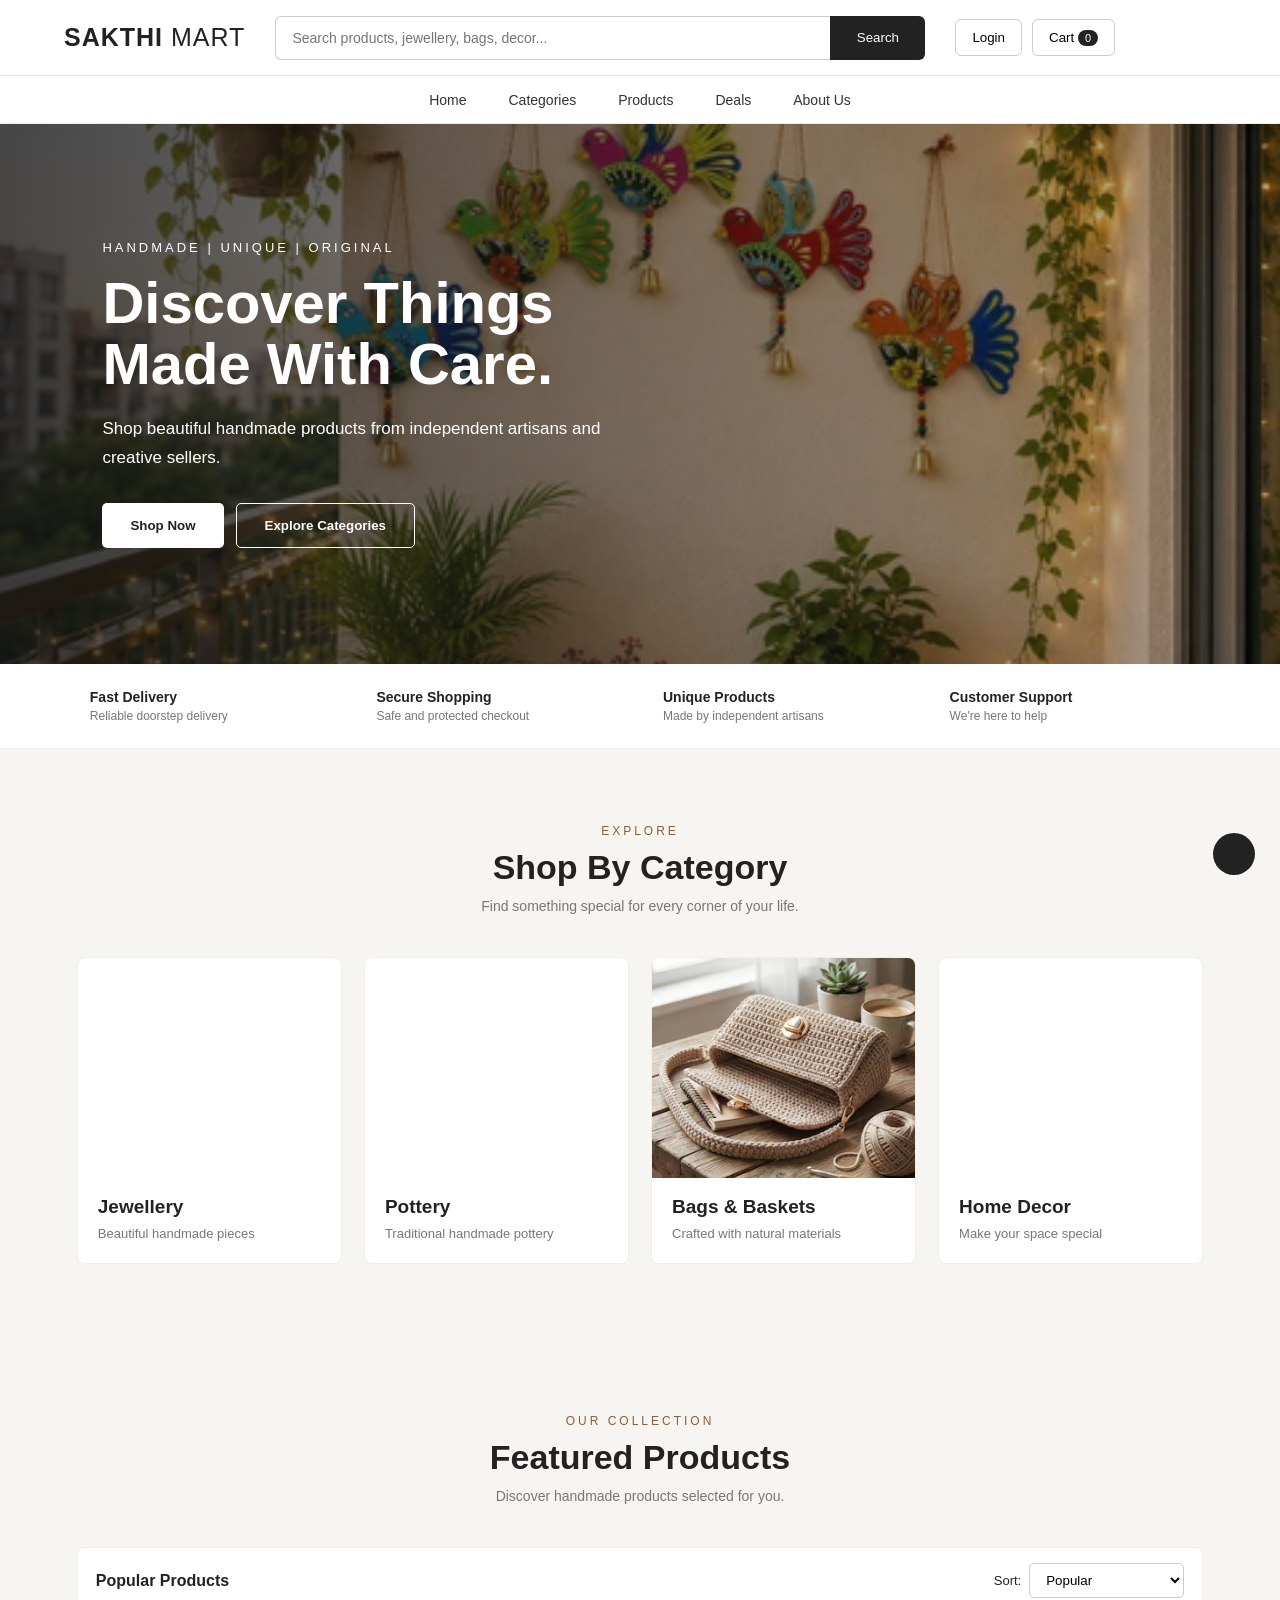
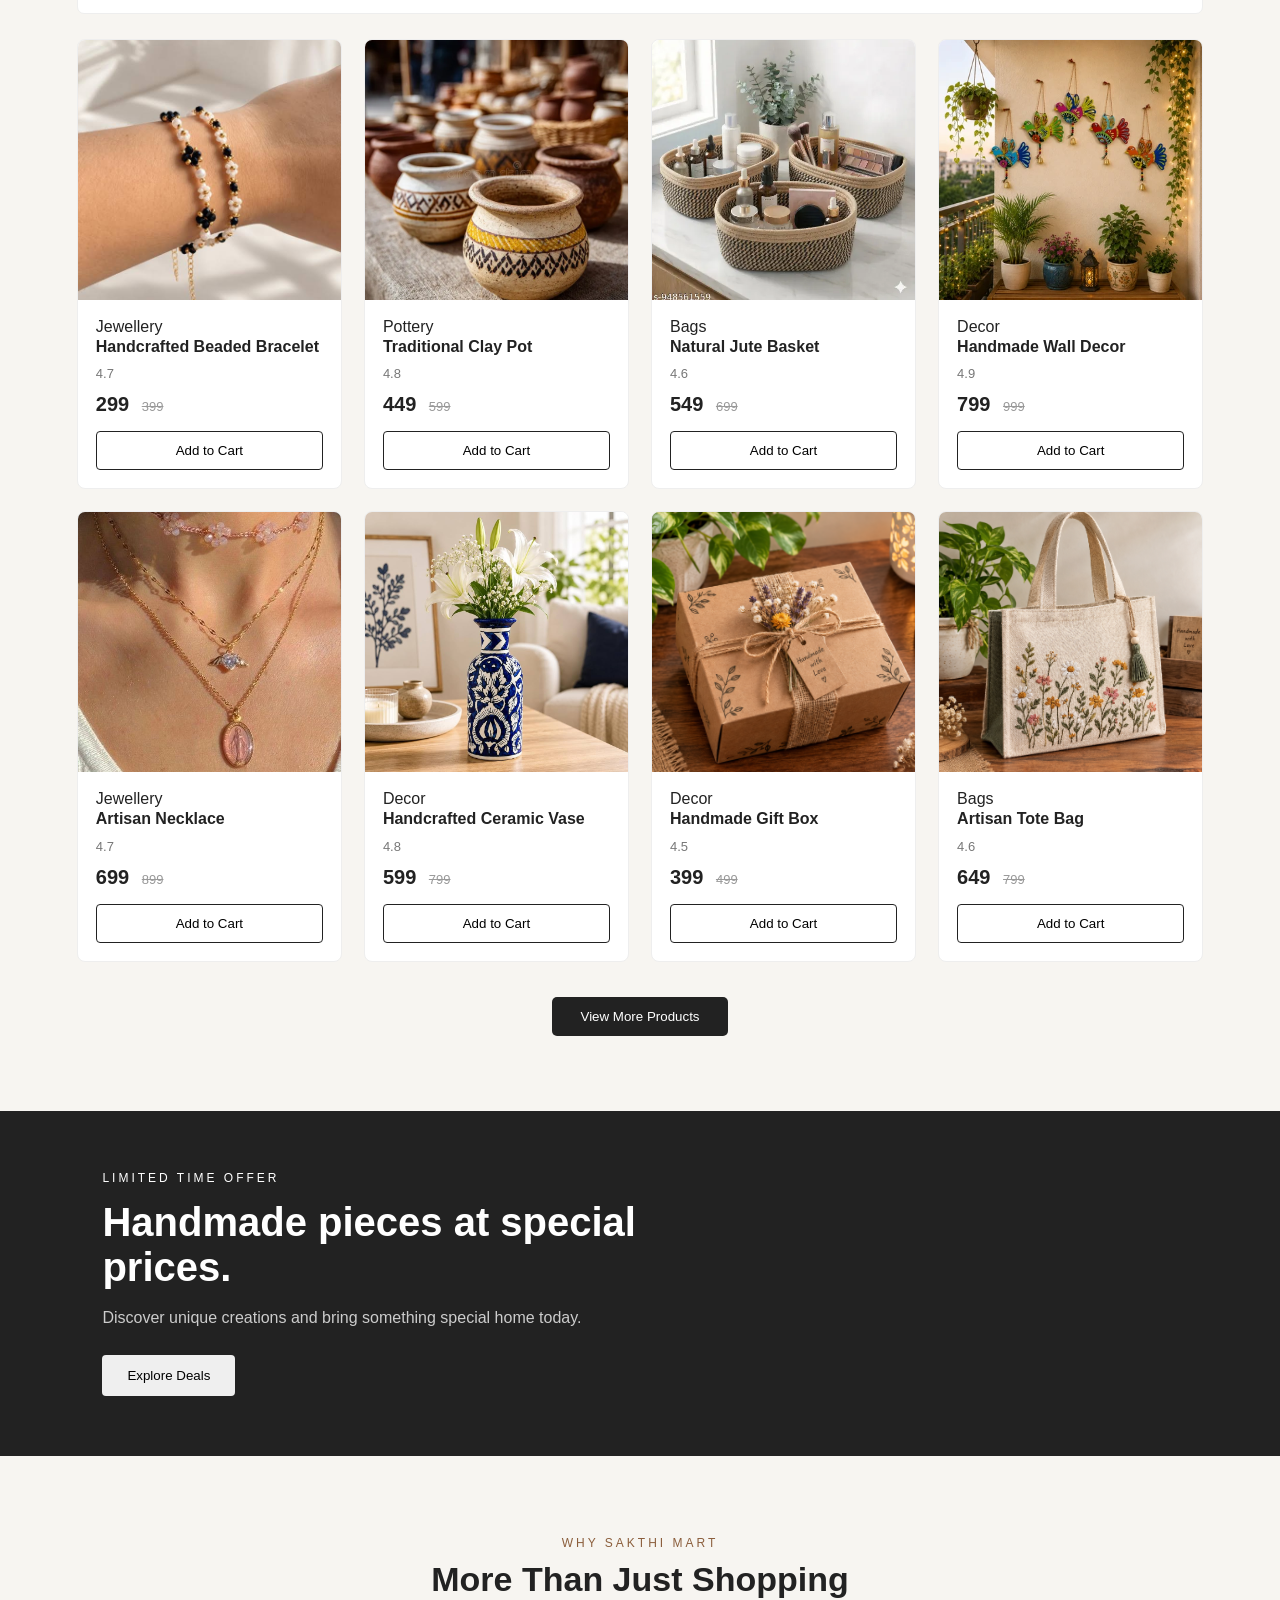
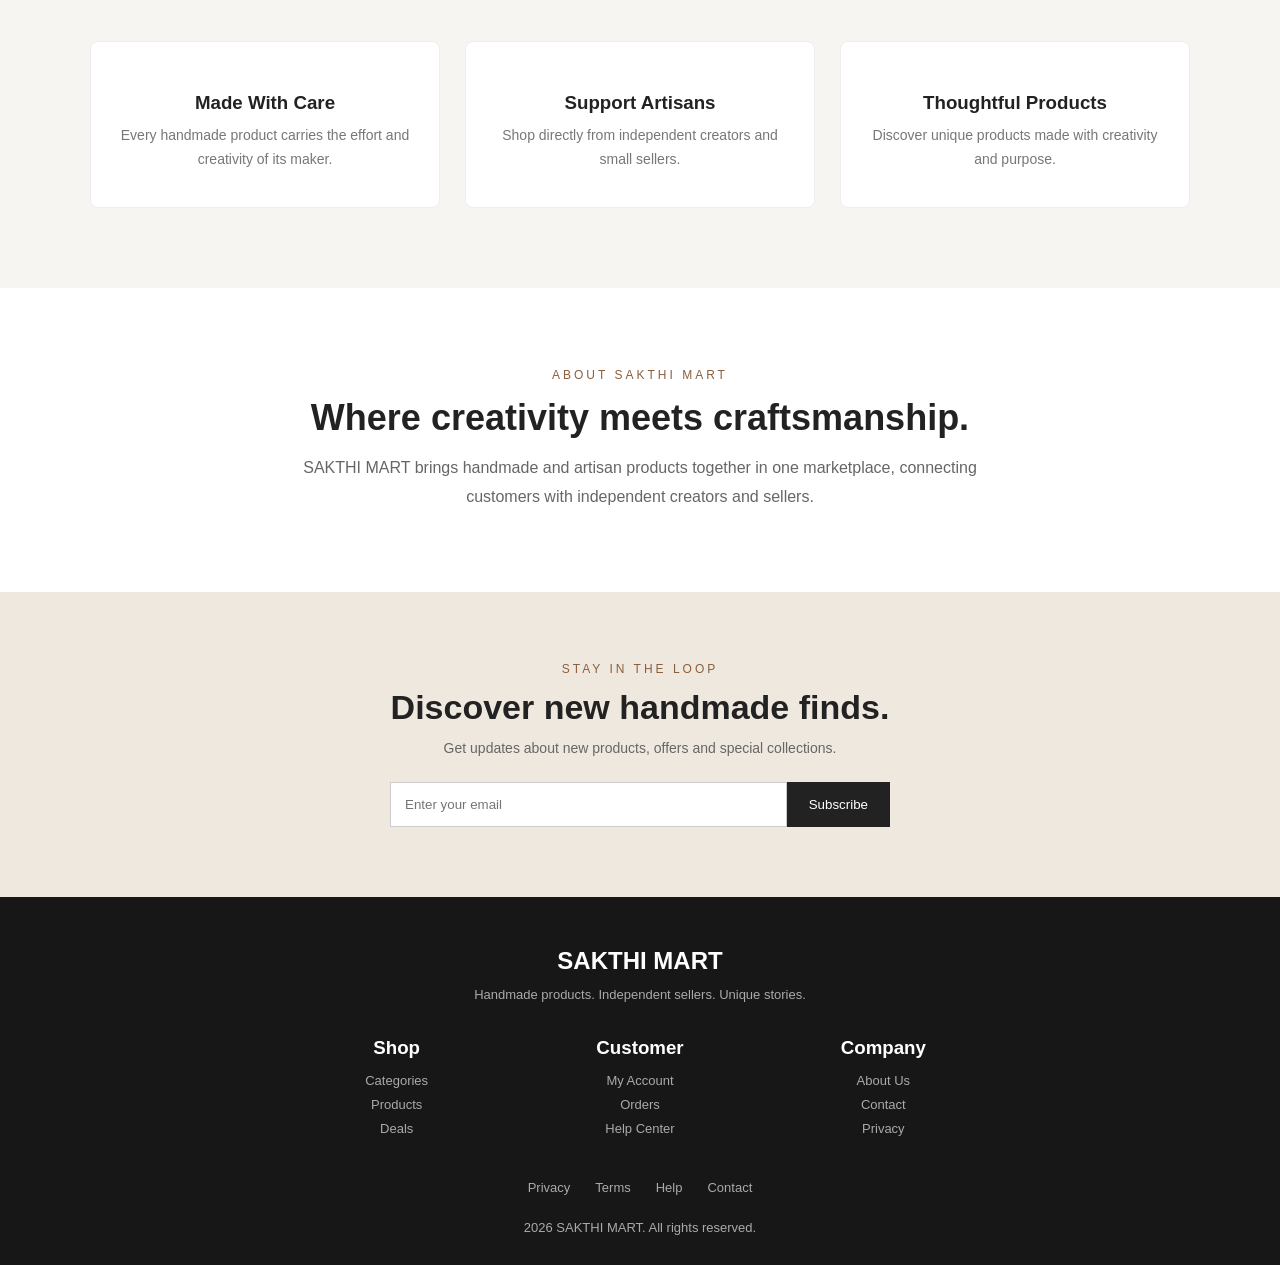
==== commit 4d40639a: "feat: complete seller registration and product flow" ====
--- a/backend/src/main/webapp/index.html
+++ b/backend/src/main/webapp/index.html
@@ -38,11 +38,11 @@
         <div class="header-actions">
 
             <button onclick="showLogin()">
-                ‘¤ Login
+                 Login
             </button>
 
             <button onclick="openCart()">
-                ›’ Cart
+                 Cart
                 <span id="cartCount">0</span>
             </button>
 
@@ -114,7 +114,7 @@
     <section class="trust-bar">
 
         <div class="trust-item">
-            <strong>šš</strong>
+            <strong></strong>
             <div>
                 <b>Fast Delivery</b>
                 <span>Reliable doorstep delivery</span>
@@ -122,7 +122,7 @@
         </div>
 
         <div class="trust-item">
-            <strong>”’</strong>
+            <strong></strong>
             <div>
                 <b>Secure Shopping</b>
                 <span>Safe and protected checkout</span>
@@ -130,7 +130,7 @@
         </div>
 
         <div class="trust-item">
-            <strong>âœ¨</strong>
+            <strong></strong>
             <div>
                 <b>Unique Products</b>
                 <span>Made by independent artisans</span>
@@ -138,7 +138,7 @@
         </div>
 
         <div class="trust-item">
-            <strong>’¬</strong>
+            <strong></strong>
             <div>
                 <b>Customer Support</b>
                 <span>We're here to help</span>
@@ -232,7 +232,42 @@
 
     </section>
 
-
+<section id="sellerDashboard" class="seller-dashboard" style="display:none;">
+    <div class="section-container">
+        <div class="section-heading">
+            <span>Seller Panel</span>
+            <h2>Add New Product</h2>
+            <p>Manage your handmade products from here.</p>
+        </div>
+
+        <form id="sellerProductForm" class="seller-form">
+            <input type="text" id="productName" placeholder="Product name" required>
+
+            <textarea id="productDescription"
+                      placeholder="Product description"
+                      required></textarea>
+
+            <input type="number" id="productPrice"
+                   placeholder="Price" min="1" step="0.01" required>
+
+            <input type="number" id="productStock"
+                   placeholder="Stock quantity" min="0" required>
+
+            <select id="productCategory" required>
+                <option value="">Select category</option>
+                <option value="Jewellery">Jewellery</option>
+                <option value="Pottery">Pottery</option>
+                <option value="Bags">Bags & Baskets</option>
+                <option value="Decor">Home Decor</option>
+            </select>
+
+            <input type="text" id="productImageUrl"
+                   placeholder="Image URL">
+
+            <button type="submit">Add Product</button>
+        </form>
+    </div>
+</section>
     <!-- ================= PRODUCTS ================= -->
 
     <section
@@ -359,7 +394,7 @@
             <div class="why-card">
 
                 <div class="why-icon">
-                    â¤ï¸
+                    
                 </div>
 
                 <h3>
@@ -377,7 +412,7 @@
             <div class="why-card">
 
                 <div class="why-icon">
-                    §‘â€Ž¨
+                    
                 </div>
 
                 <h3>
@@ -395,7 +430,7 @@
             <div class="why-card">
 
                 <div class="why-icon">
-                    Œ±
+                    
                 </div>
 
                 <h3>
@@ -575,7 +610,7 @@
 
 
         <p class="copyright">
-            Â© 2026 SAKTHI MART. All rights reserved.
+             2026 SAKTHI MART. All rights reserved.
         </p>
 
     </footer>
@@ -595,7 +630,7 @@
 
             <button
                 onclick="closeCart()">
-                Ã—
+                
             </button>
 
         </div>
@@ -619,7 +654,7 @@
                 </strong>
 
                 <strong>
-                    â‚¹<span id="cartTotal">0</span>
+                    <span id="cartTotal">0</span>
                 </strong>
 
             </div>
@@ -645,12 +680,12 @@
             <button
                 class="close-modal"
                 onclick="closeLogin()">
-                Ã—
+                
             </button>
 
 
             <div class="modal-icon">
-                ‘‹
+                
             </div>
 
             <h2>
@@ -680,14 +715,72 @@
             </button>
 
 
-            <p class="login-help">
-                New to SAKTHI MART?
-                Registration will be connected next.
-            </p>
+           <p class="login-help">
+    New to SAKTHI MART?
+    <button type="button" onclick="showRegister()">
+        Create an account
+    </button>
+</p>
 
         </div>
 
     </div>
+    <!-- ================= REGISTER MODAL ================= -->
+
+<div class="modal" id="registerModal">
+
+    <div class="modal-box">
+
+        <button
+            class="close-modal"
+            onclick="closeRegister()">
+            X
+        </button>
+
+        <div class="modal-icon">
+            Register
+        </div>
+
+        <h2>Create Account</h2>
+
+        <p>
+            Join SAKTHI MART today.
+        </p>
+
+        <input
+            type="text"
+            id="registerName"
+            placeholder="Full Name">
+
+        <input
+            type="email"
+            id="registerEmail"
+            placeholder="Email">
+
+        <input
+            type="password"
+            id="registerPassword"
+            placeholder="Password">
+
+        <select id="registerRole">
+            <option value="BUYER">Buyer</option>
+            <option value="SELLER">Seller</option>
+        </select>
+
+        <button onclick="registerUser()">
+            Create Account
+        </button>
+
+        <p class="login-help">
+            Already have an account?
+            <button type="button" onclick="switchToLogin()">
+                Login
+            </button>
+        </p>
+
+    </div>
+
+</div>
 
 
     <!-- ================= BACK TO TOP ================= -->
@@ -695,7 +788,7 @@
     <button
         class="back-to-top"
         onclick="window.scrollTo({top:0, behavior:'smooth'})">
-        â†‘
+        
     </button>
 
 
@@ -706,3 +799,4 @@
 </html>
 
 
+
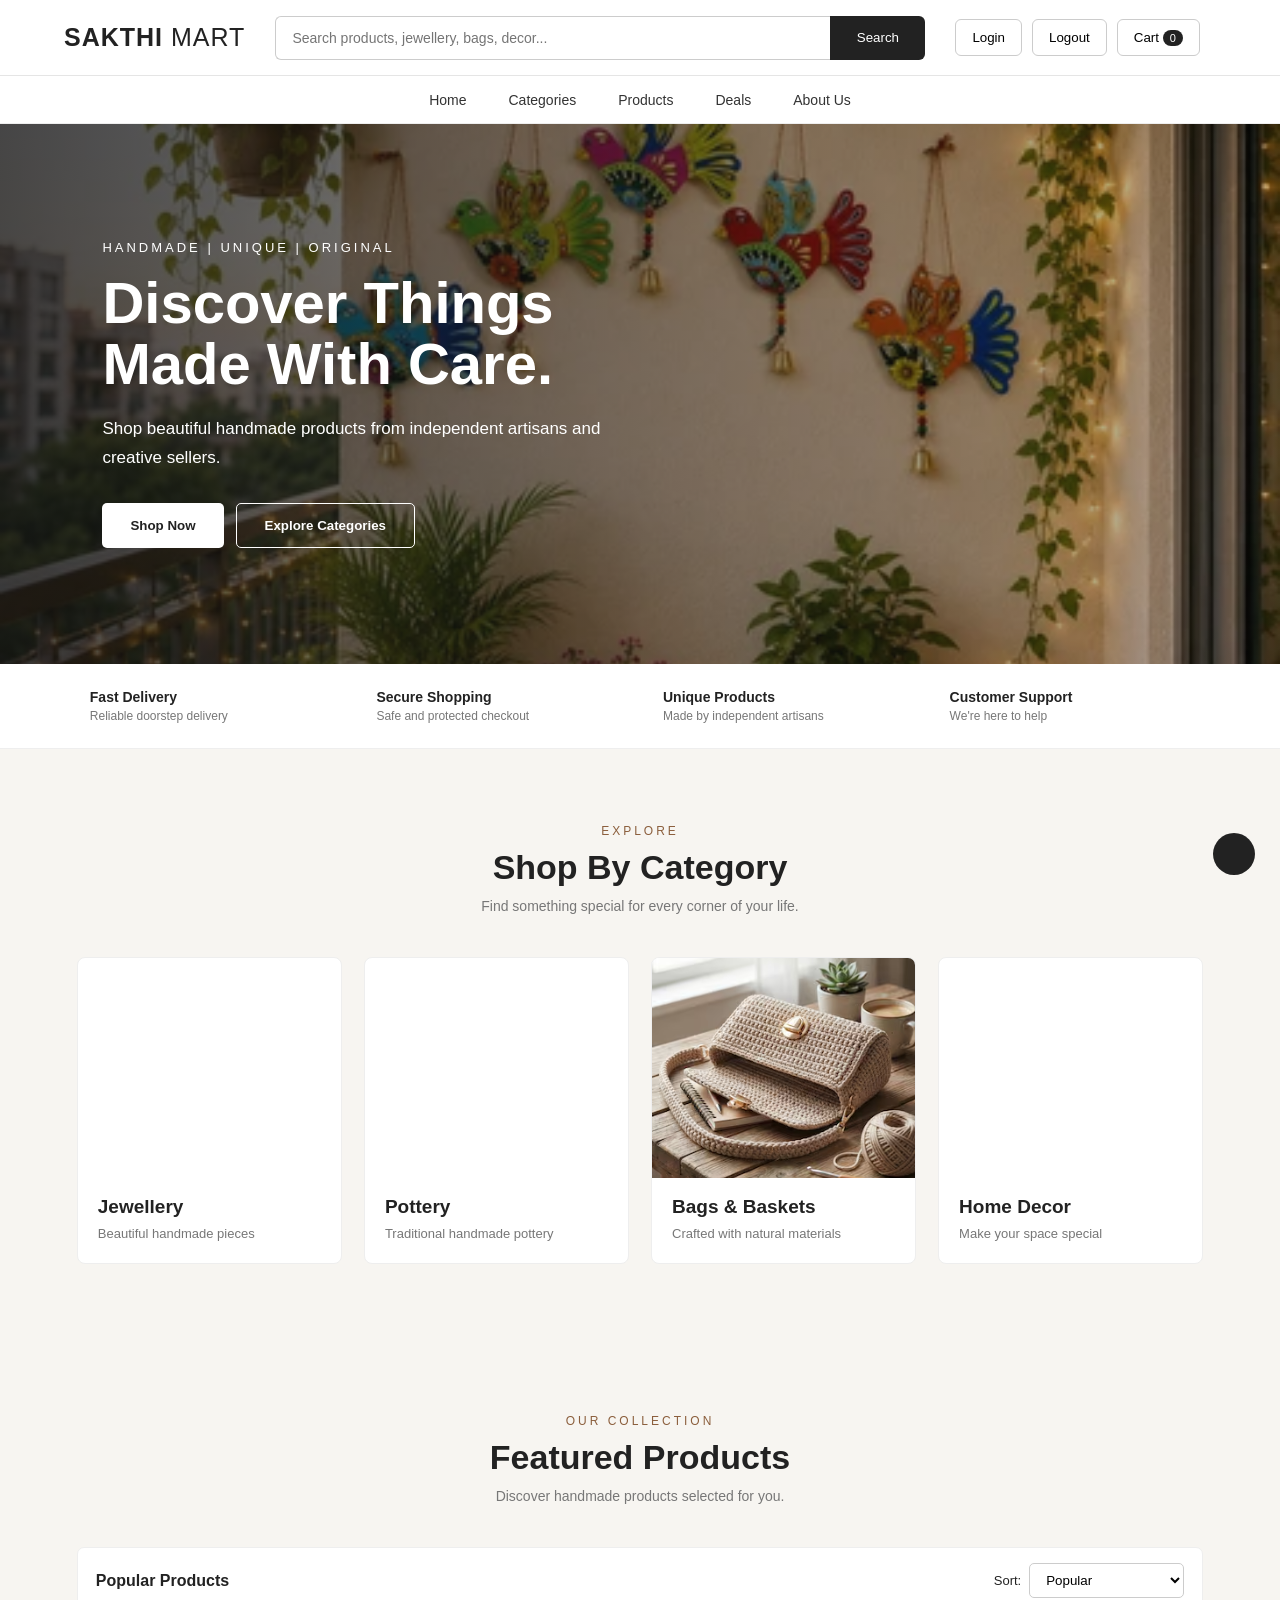
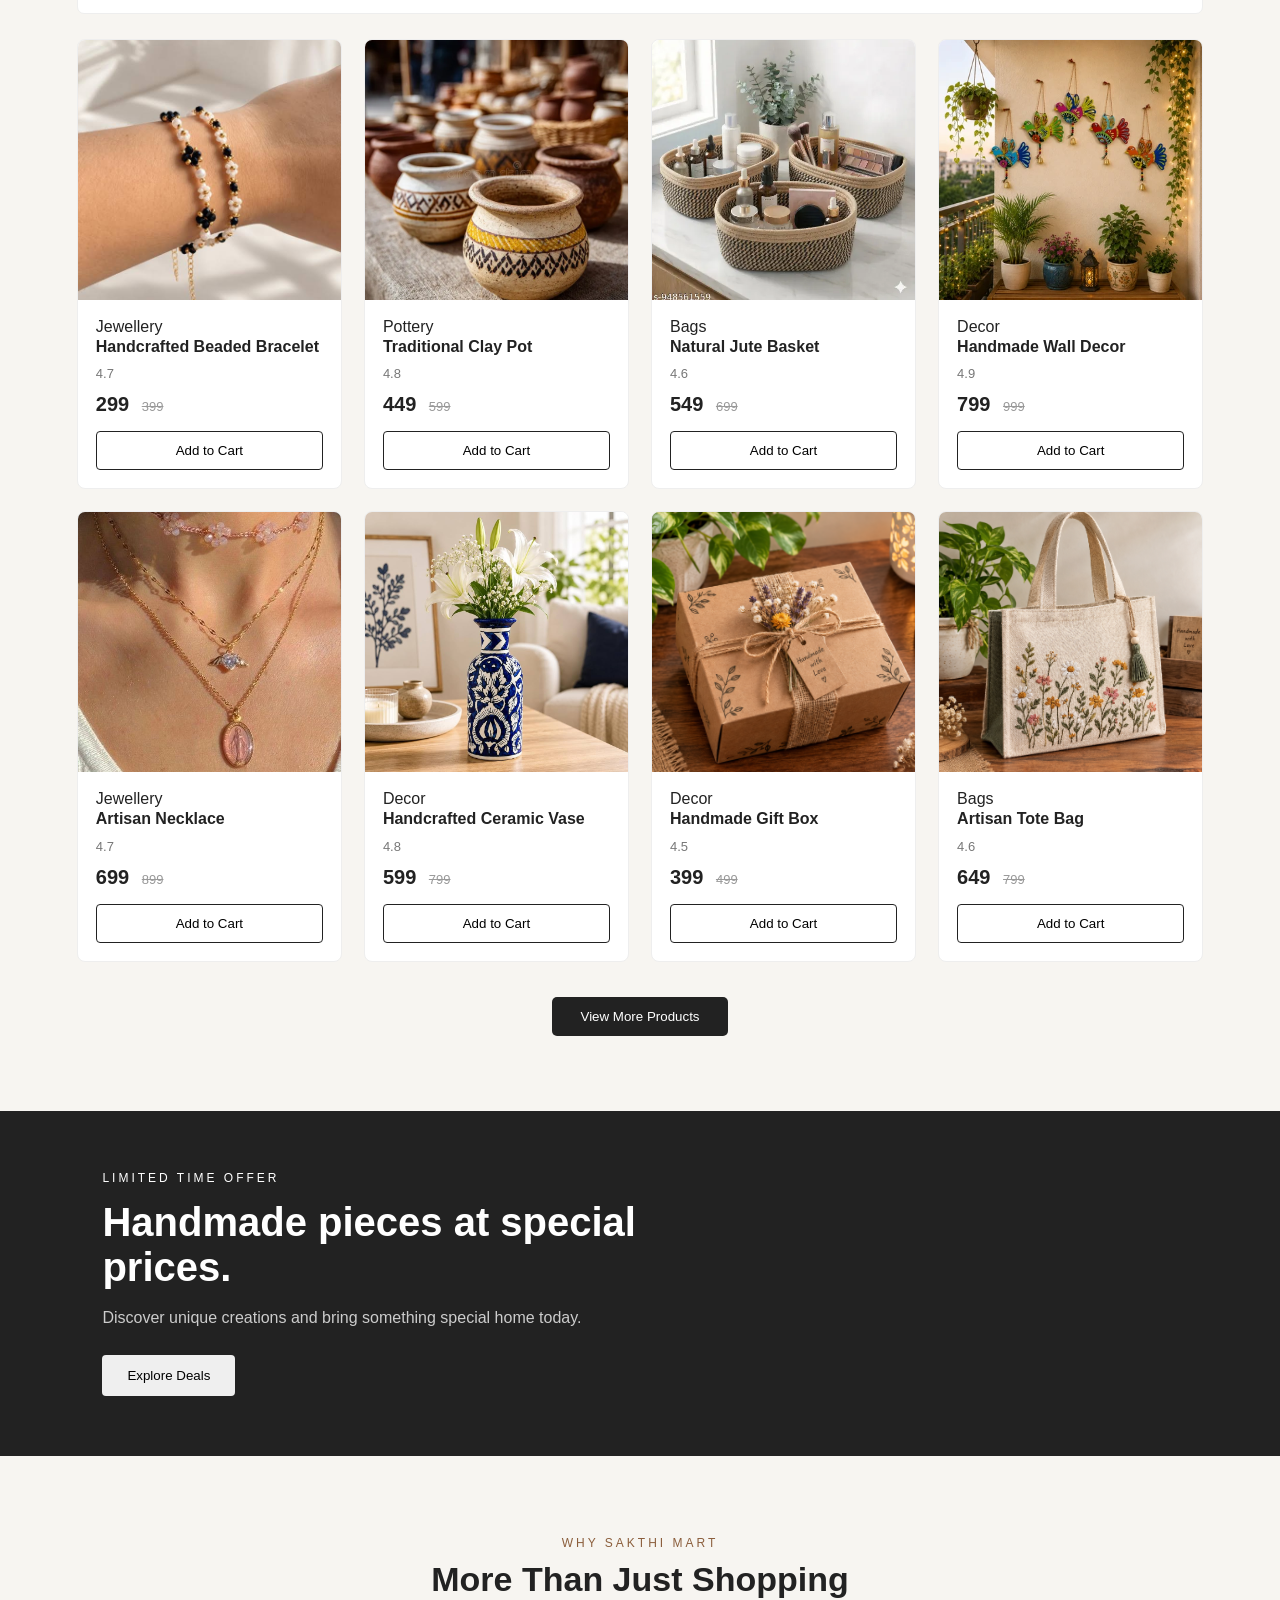
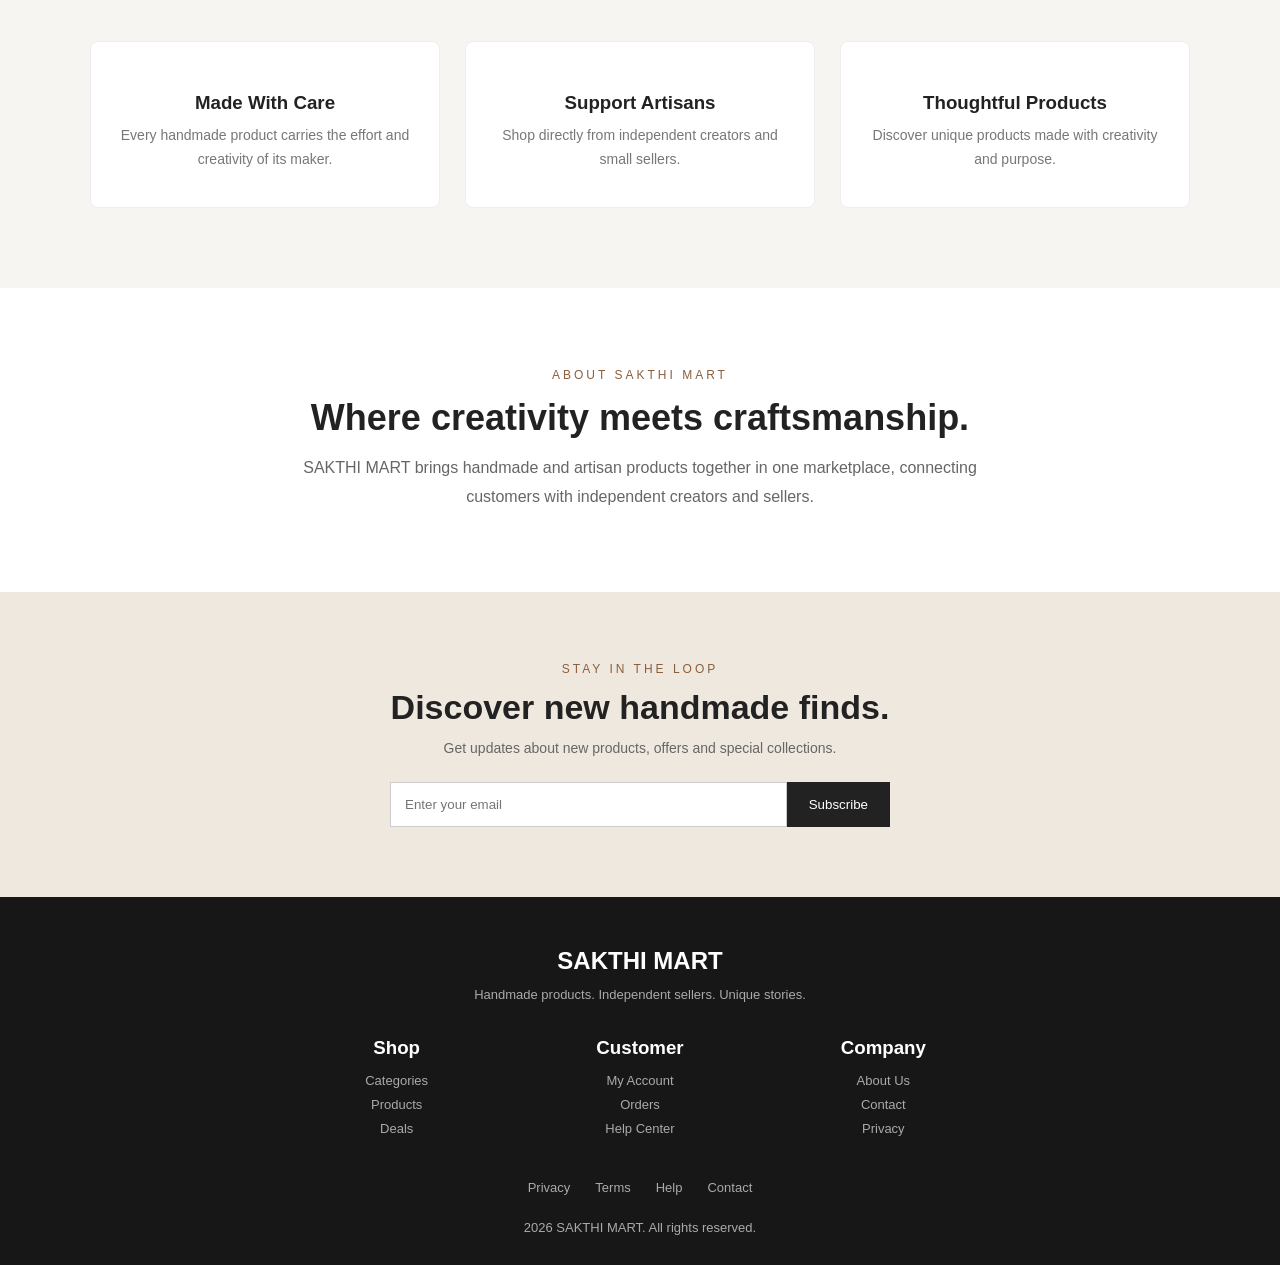
==== commit 8844e0cd: "feat: add buyer cart management" ====
--- a/backend/src/main/webapp/index.html
+++ b/backend/src/main/webapp/index.html
@@ -37,15 +37,18 @@
 
         <div class="header-actions">
 
-            <button onclick="showLogin()">
-                 Login
-            </button>
-
-            <button onclick="openCart()">
-                 Cart
-                <span id="cartCount">0</span>
-            </button>
-
+         <button onclick="showLogin()">
+     Login
+</button>
+
+<button onclick="logoutUser()">
+     Logout
+</button>
+
+<button onclick="openCart()">
+     Cart
+    <span id="cartCount">0</span>
+</button>  
         </div>
 
     </header>
@@ -629,8 +632,8 @@
             </h2>
 
             <button
-                onclick="closeCart()">
-                
+    onclick="closeCart()">
+    X
             </button>
 
         </div>
--- a/backend/src/main/webapp/style.css
+++ b/backend/src/main/webapp/style.css
@@ -676,6 +676,27 @@
     padding-bottom: 20px;
     border-bottom: 1px solid #eee;
 }
+.close-cart {
+    display: block;
+    background: none;
+    border: none;
+    font-size: 28px;
+    cursor: pointer;
+    padding: 5px 10px;
+}
+.cart-item-image {
+    width: 70px;
+    height: 70px;
+    flex-shrink: 0;
+    overflow: hidden;
+    border-radius: 8px;
+}
+
+.cart-item-image img {
+    width: 100%;
+    height: 100%;
+    object-fit: cover;
+}
 
 .cart-header button,
 .close-modal {
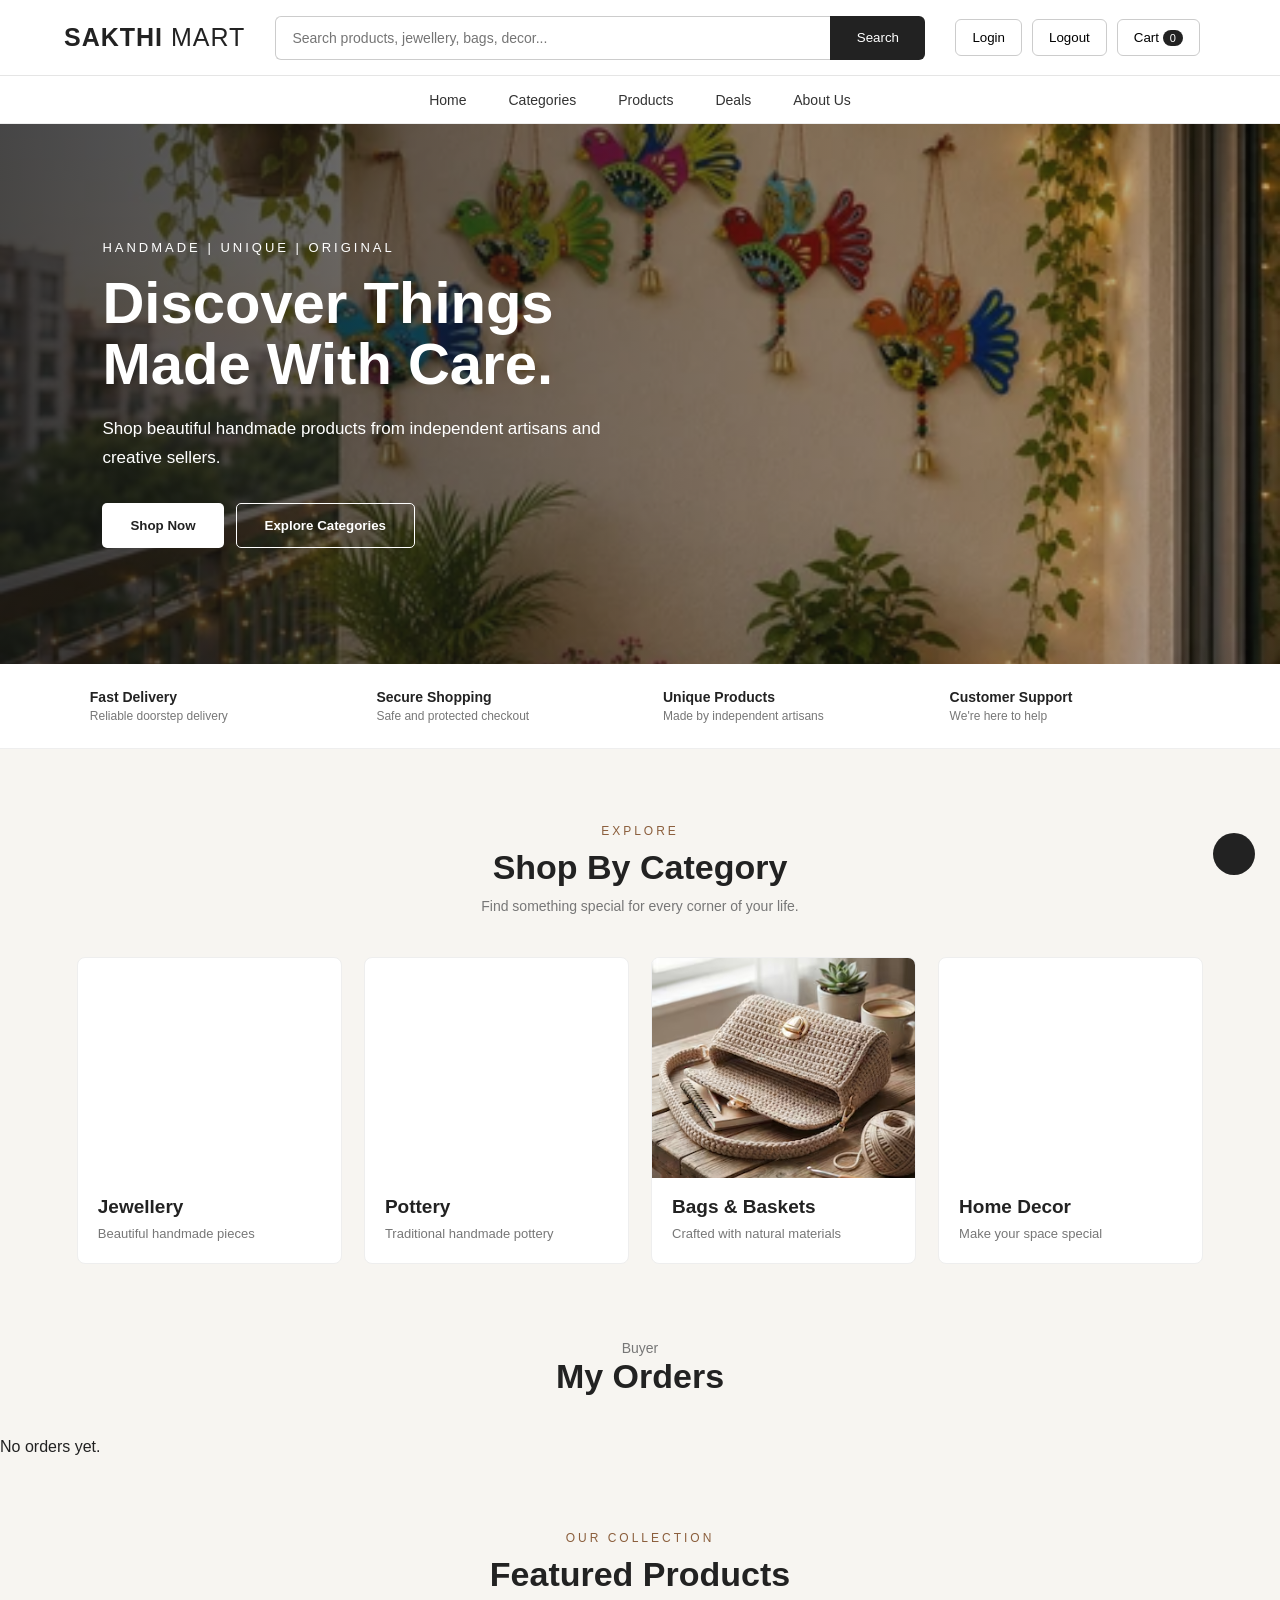
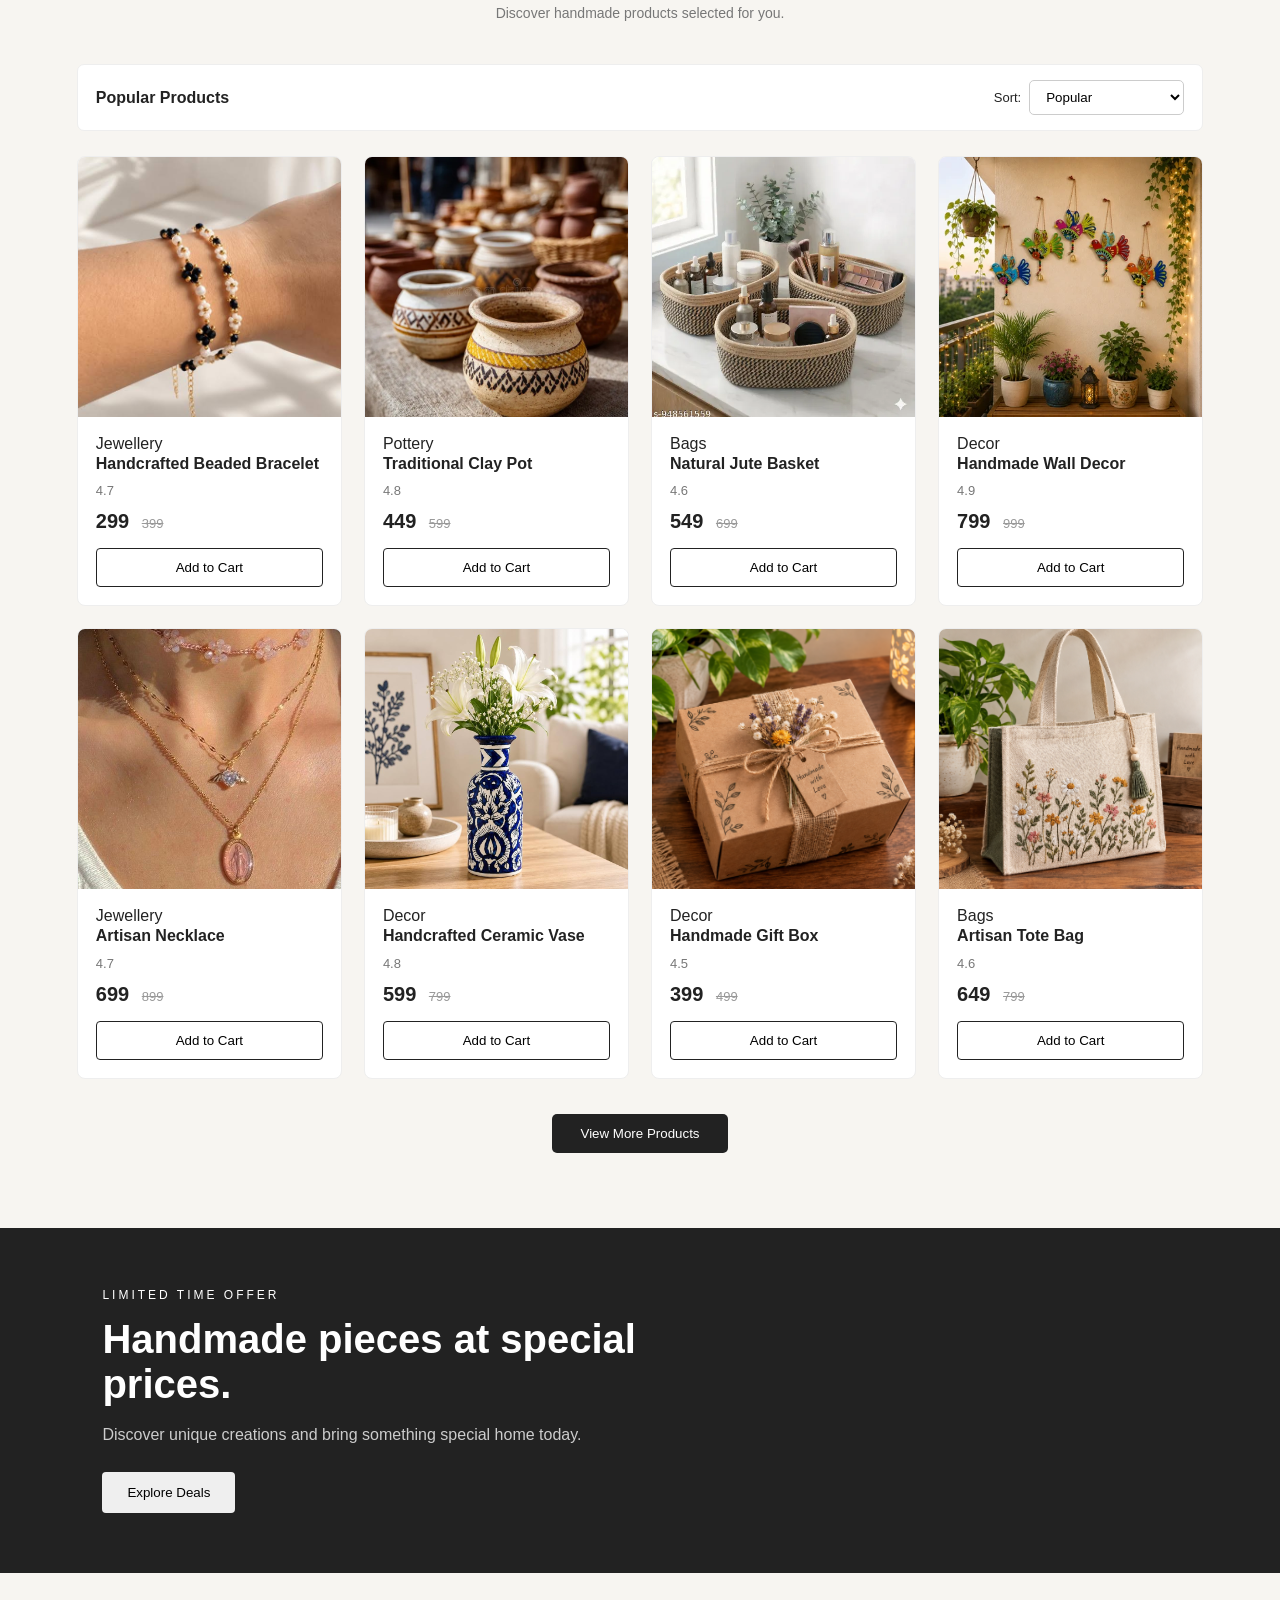
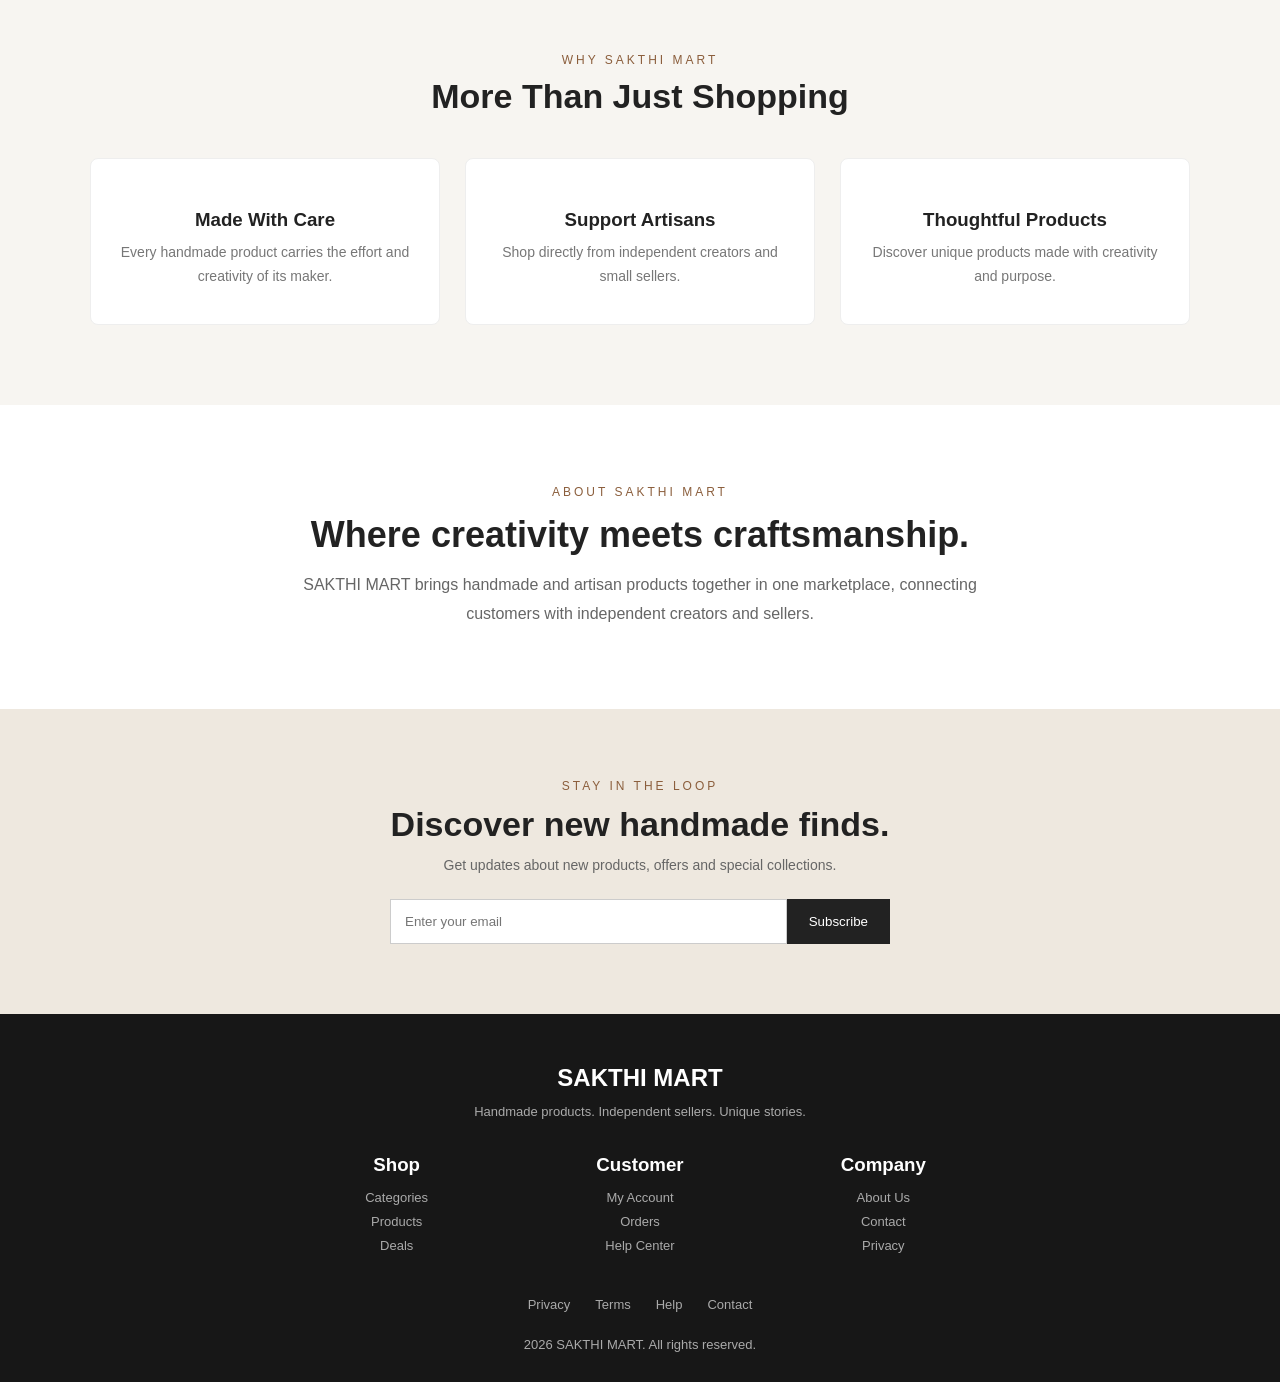
==== commit 822b4d22: "feat: complete seller products and order history" ====
--- a/backend/src/main/webapp/index.html
+++ b/backend/src/main/webapp/index.html
@@ -271,6 +271,26 @@
         </form>
     </div>
 </section>
+<section id="myProductsSection" class="seller-dashboard" style="display:none;">
+    <div class="section-container">
+        <div class="section-heading">
+            <span>Seller Panel</span>
+            <h2>My Products</h2>
+        </div>
+        <div id="myProductsList"></div>
+    </div>
+</section>
+<section class="seller-dashboard">
+    <div class="section-container">
+        <div class="section-heading">
+            <span>Buyer</span>
+            <h2>My Orders</h2>
+        </div>
+        <div id="orderHistoryList">
+            <p>No orders yet.</p>
+        </div>
+    </div>
+</section>
     <!-- ================= PRODUCTS ================= -->
 
     <section
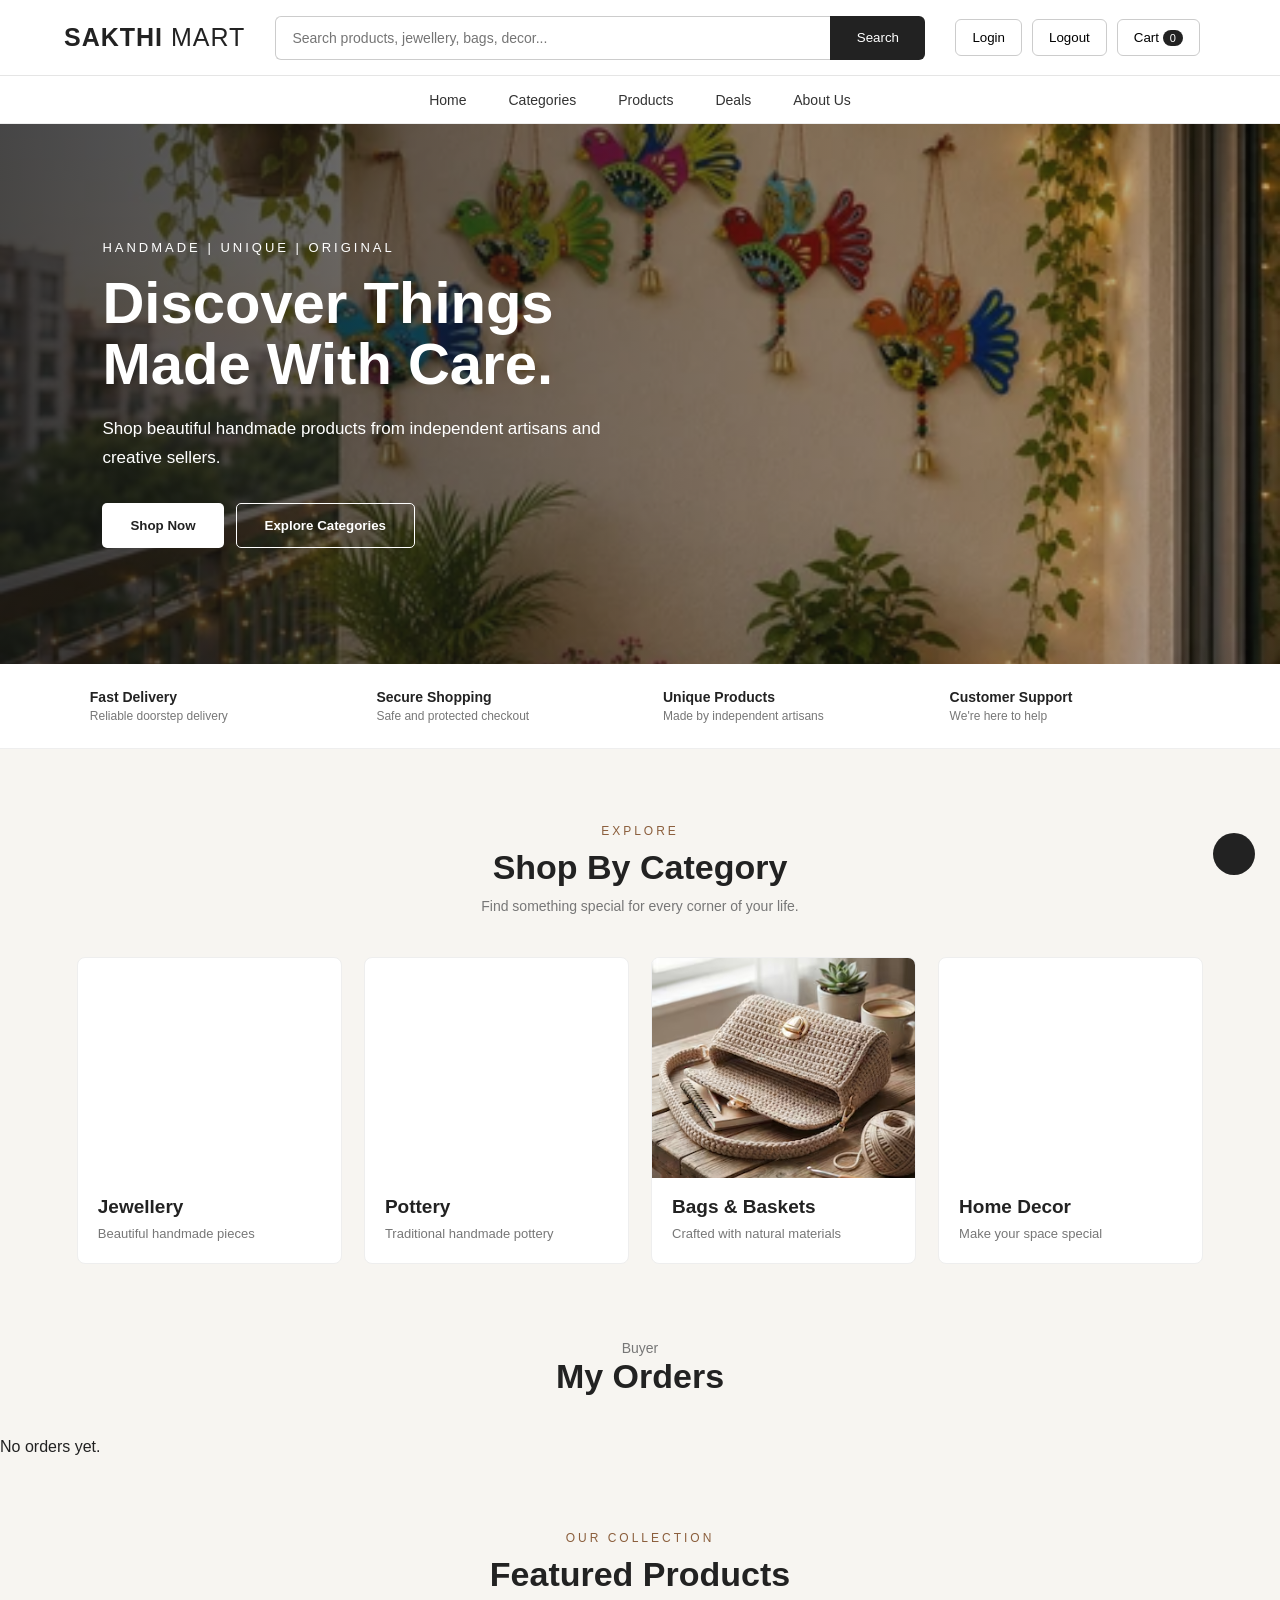
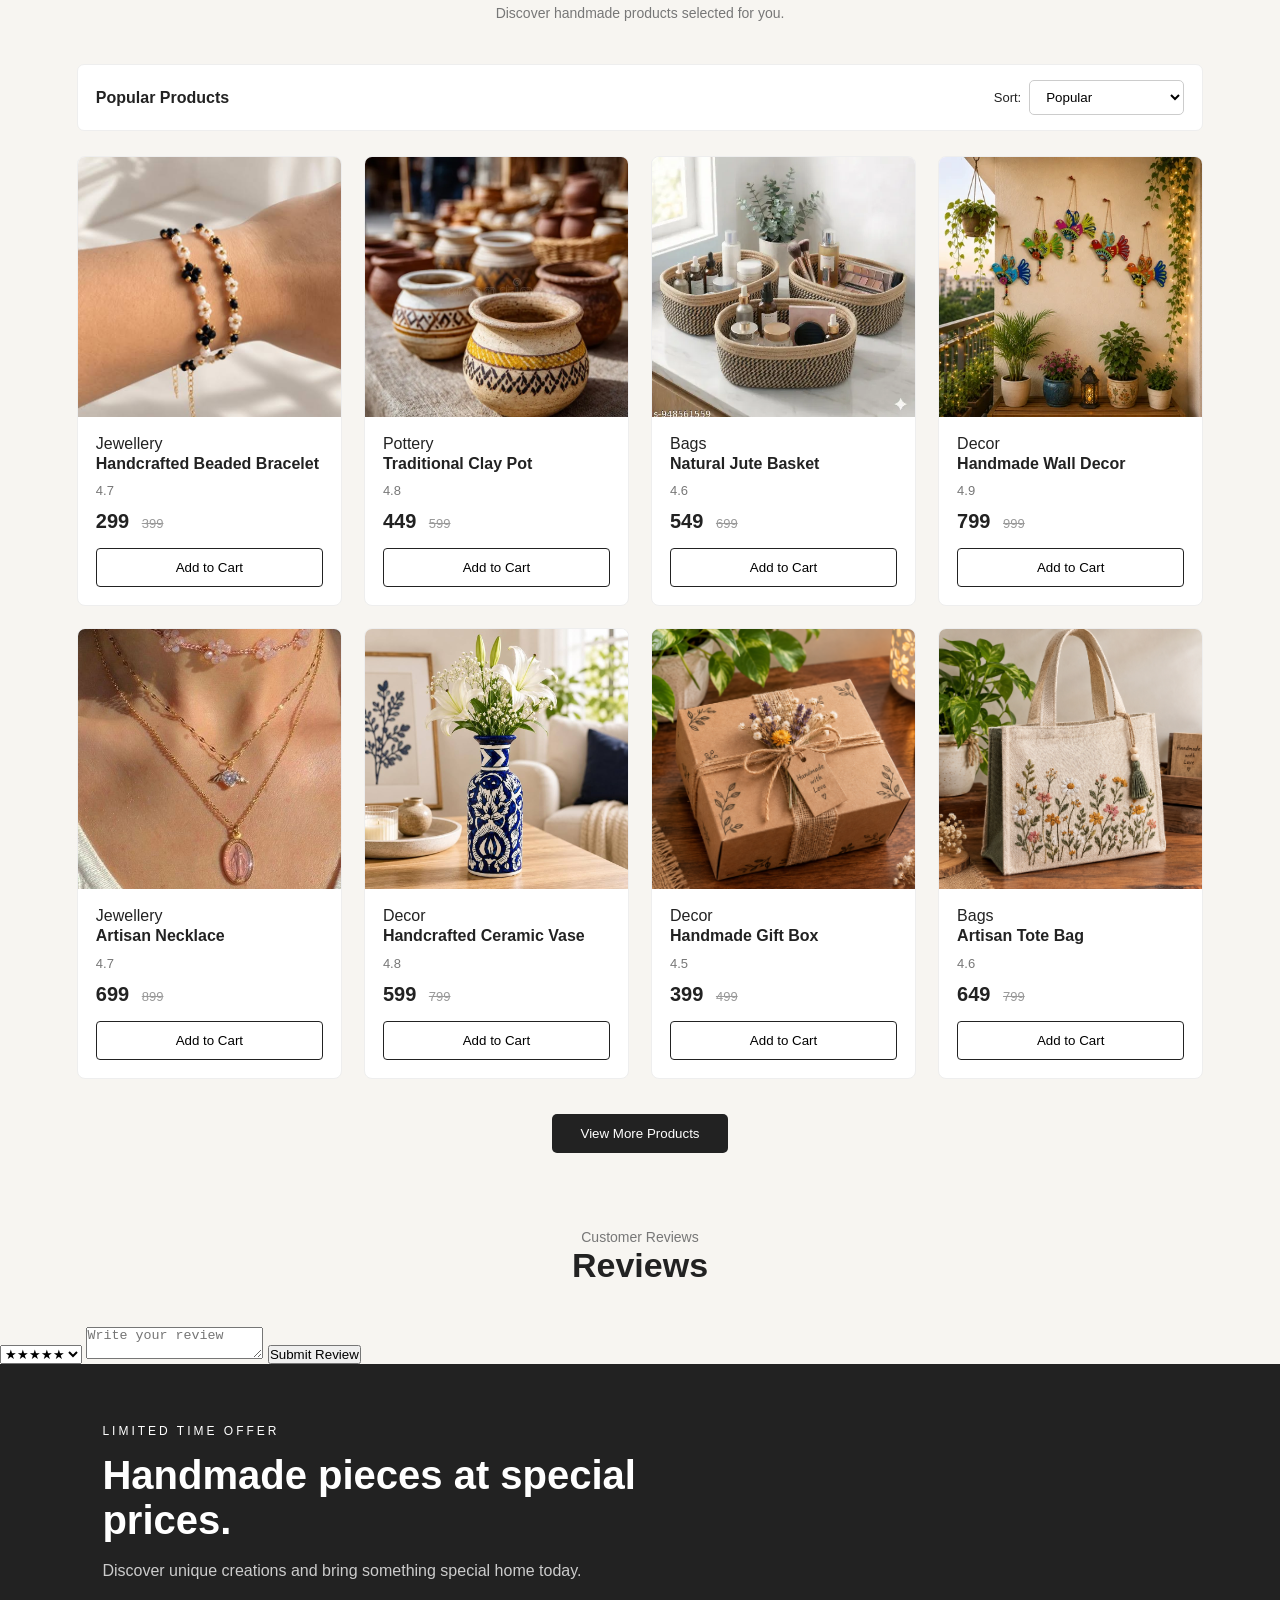
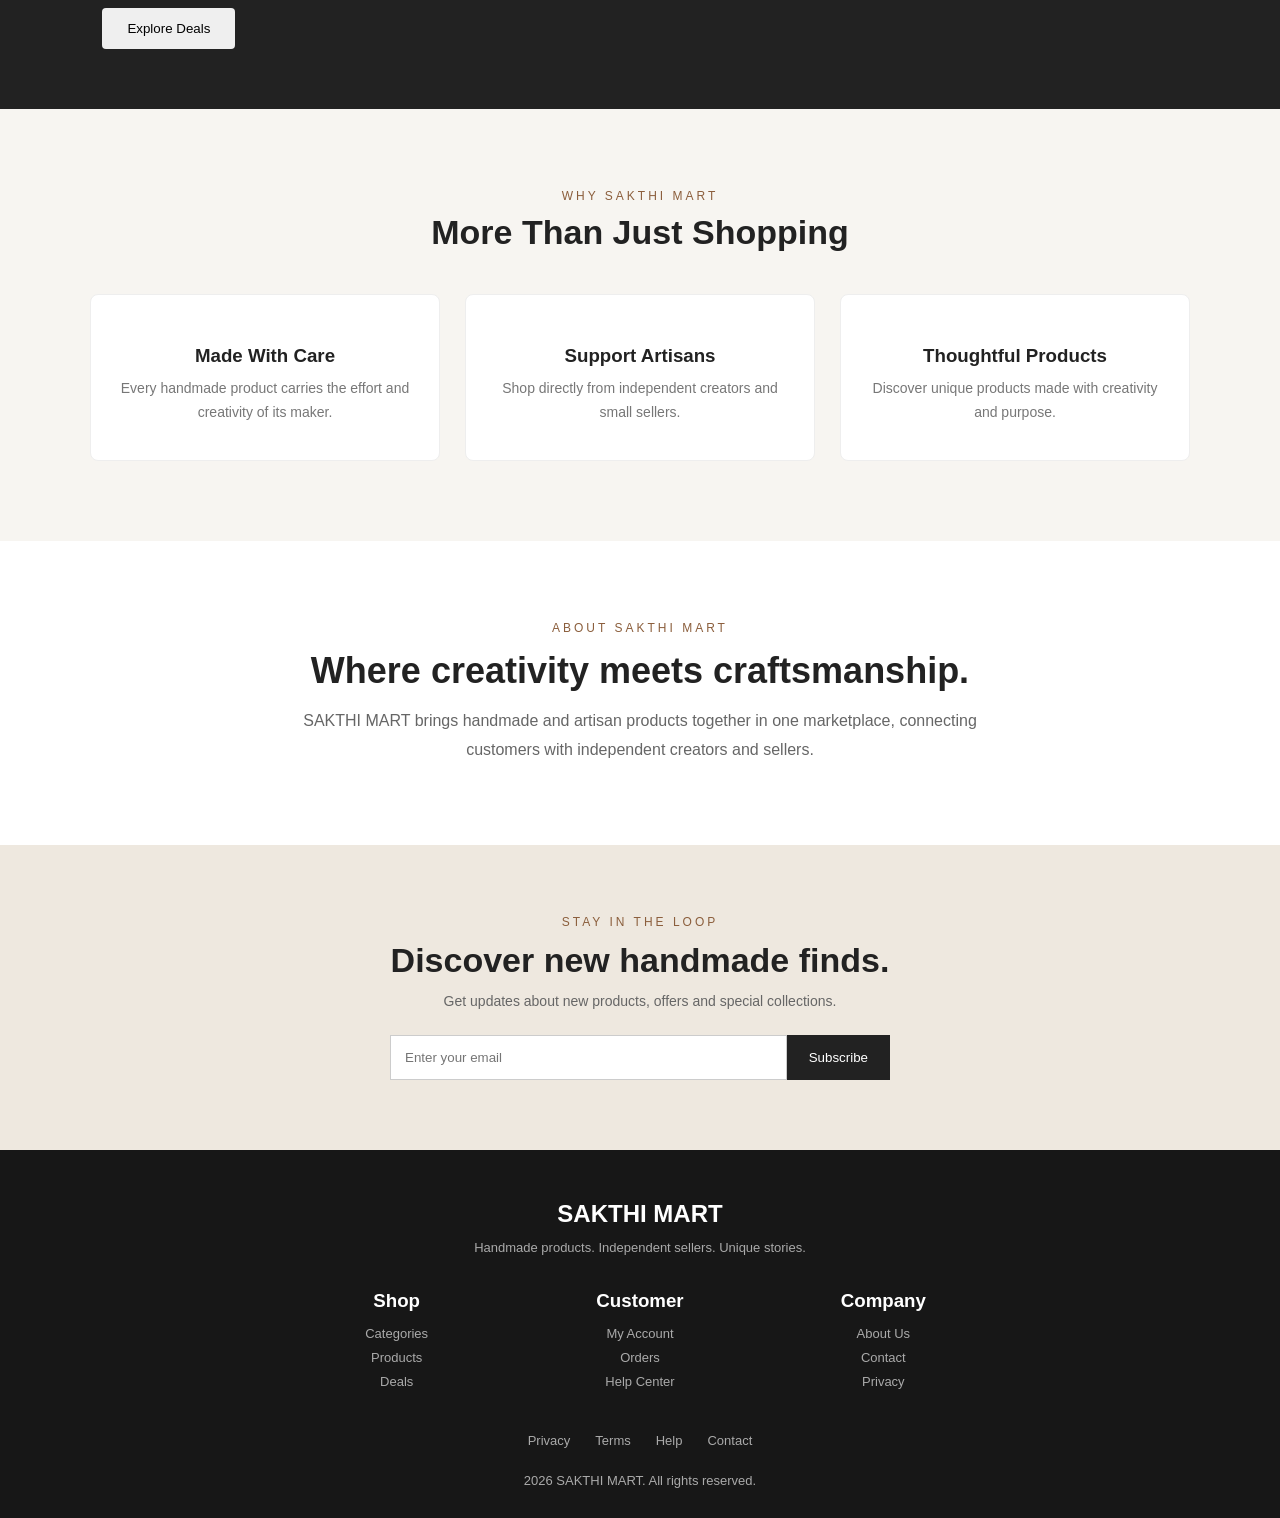
==== commit c3dd2a20: "feat: add review interface" ====
--- a/backend/src/main/webapp/index.html
+++ b/backend/src/main/webapp/index.html
@@ -364,7 +364,29 @@
         </div>
 
     </section>
-
+<section class="seller-dashboard">
+    <div class="section-container">
+        <div class="section-heading">
+            <span>Customer Reviews</span>
+            <h2>Reviews</h2>
+        </div>
+
+        <div class="review-box">
+            <select id="reviewRating">
+                <option value="5">★★★★★</option>
+                <option value="4">★★★★☆</option>
+                <option value="3">★★★☆☆</option>
+                <option value="2">★★☆☆☆</option>
+                <option value="1">★☆☆☆☆</option>
+            </select>
+
+            <textarea id="reviewComment"
+                placeholder="Write your review"></textarea>
+
+            <button onclick="submitReview()">Submit Review</button>
+        </div>
+    </div>
+</section>
 
     <!-- ================= DEALS ================= -->
 
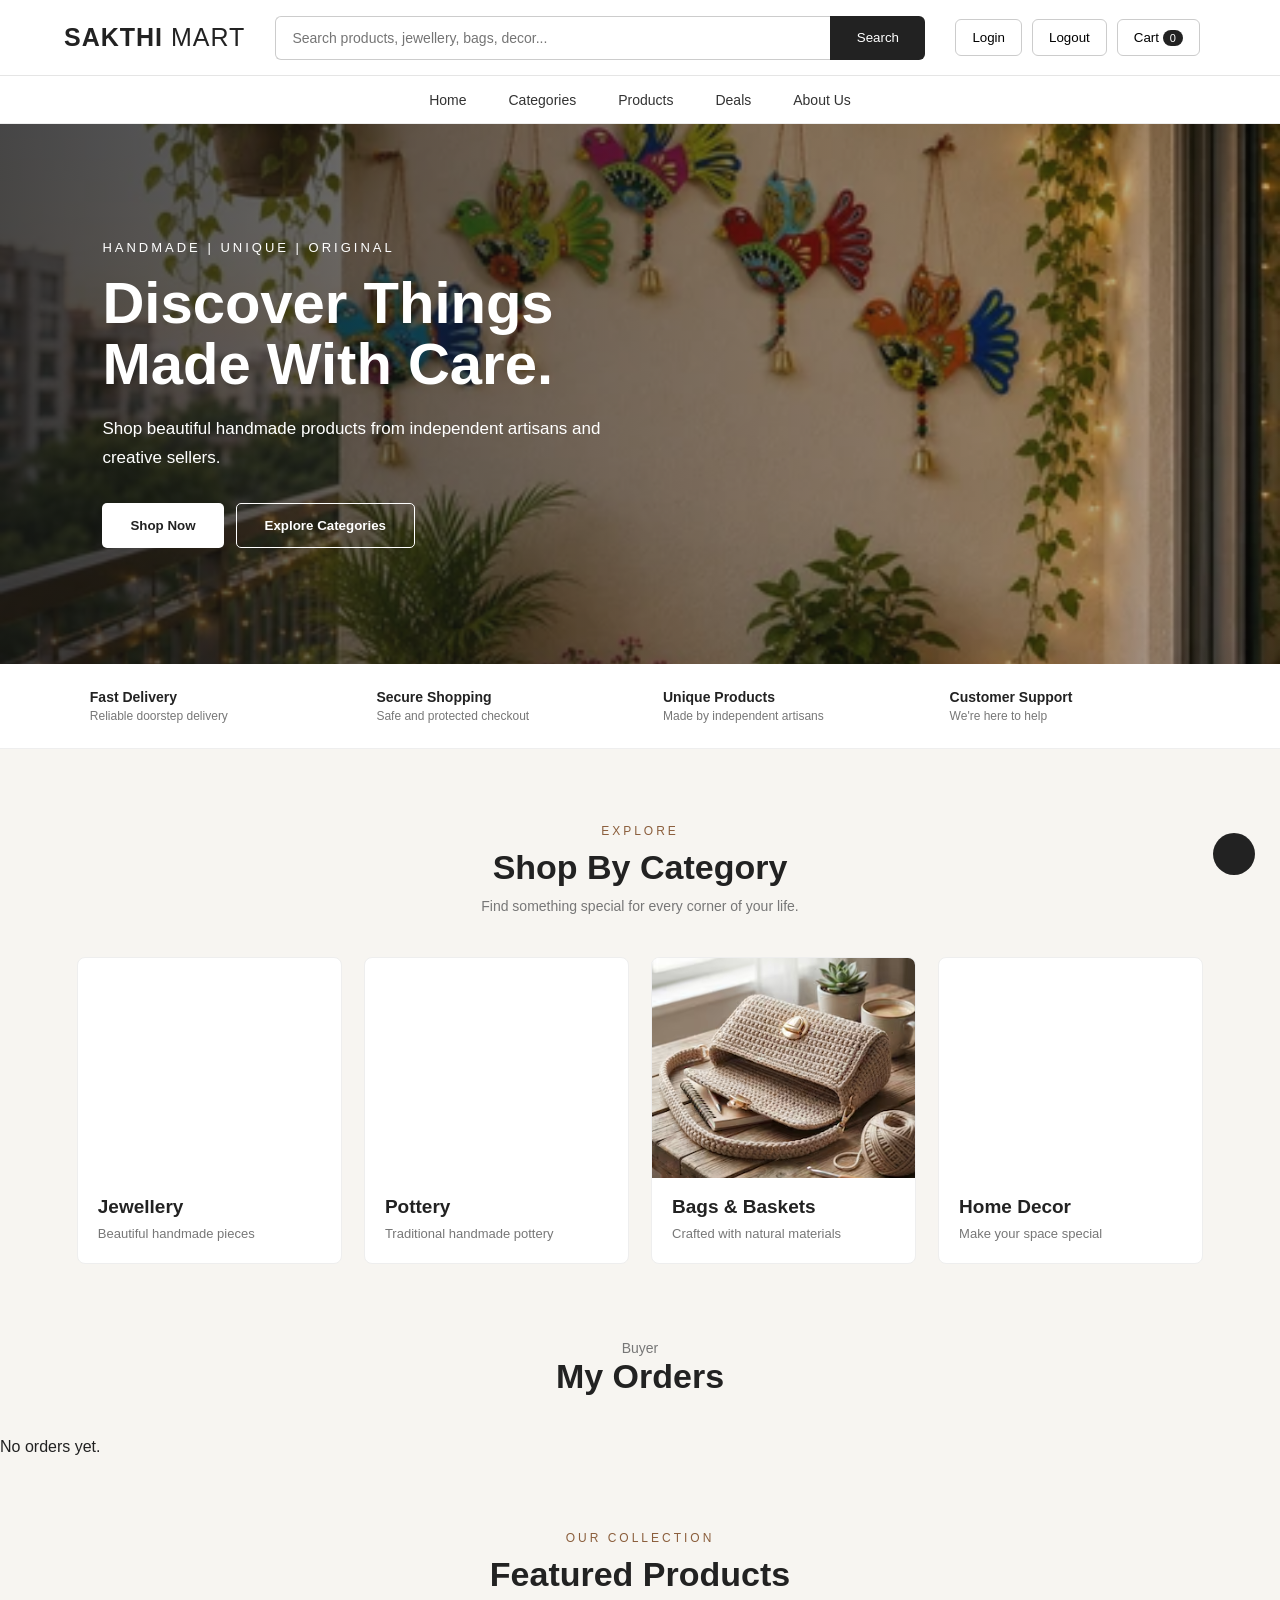
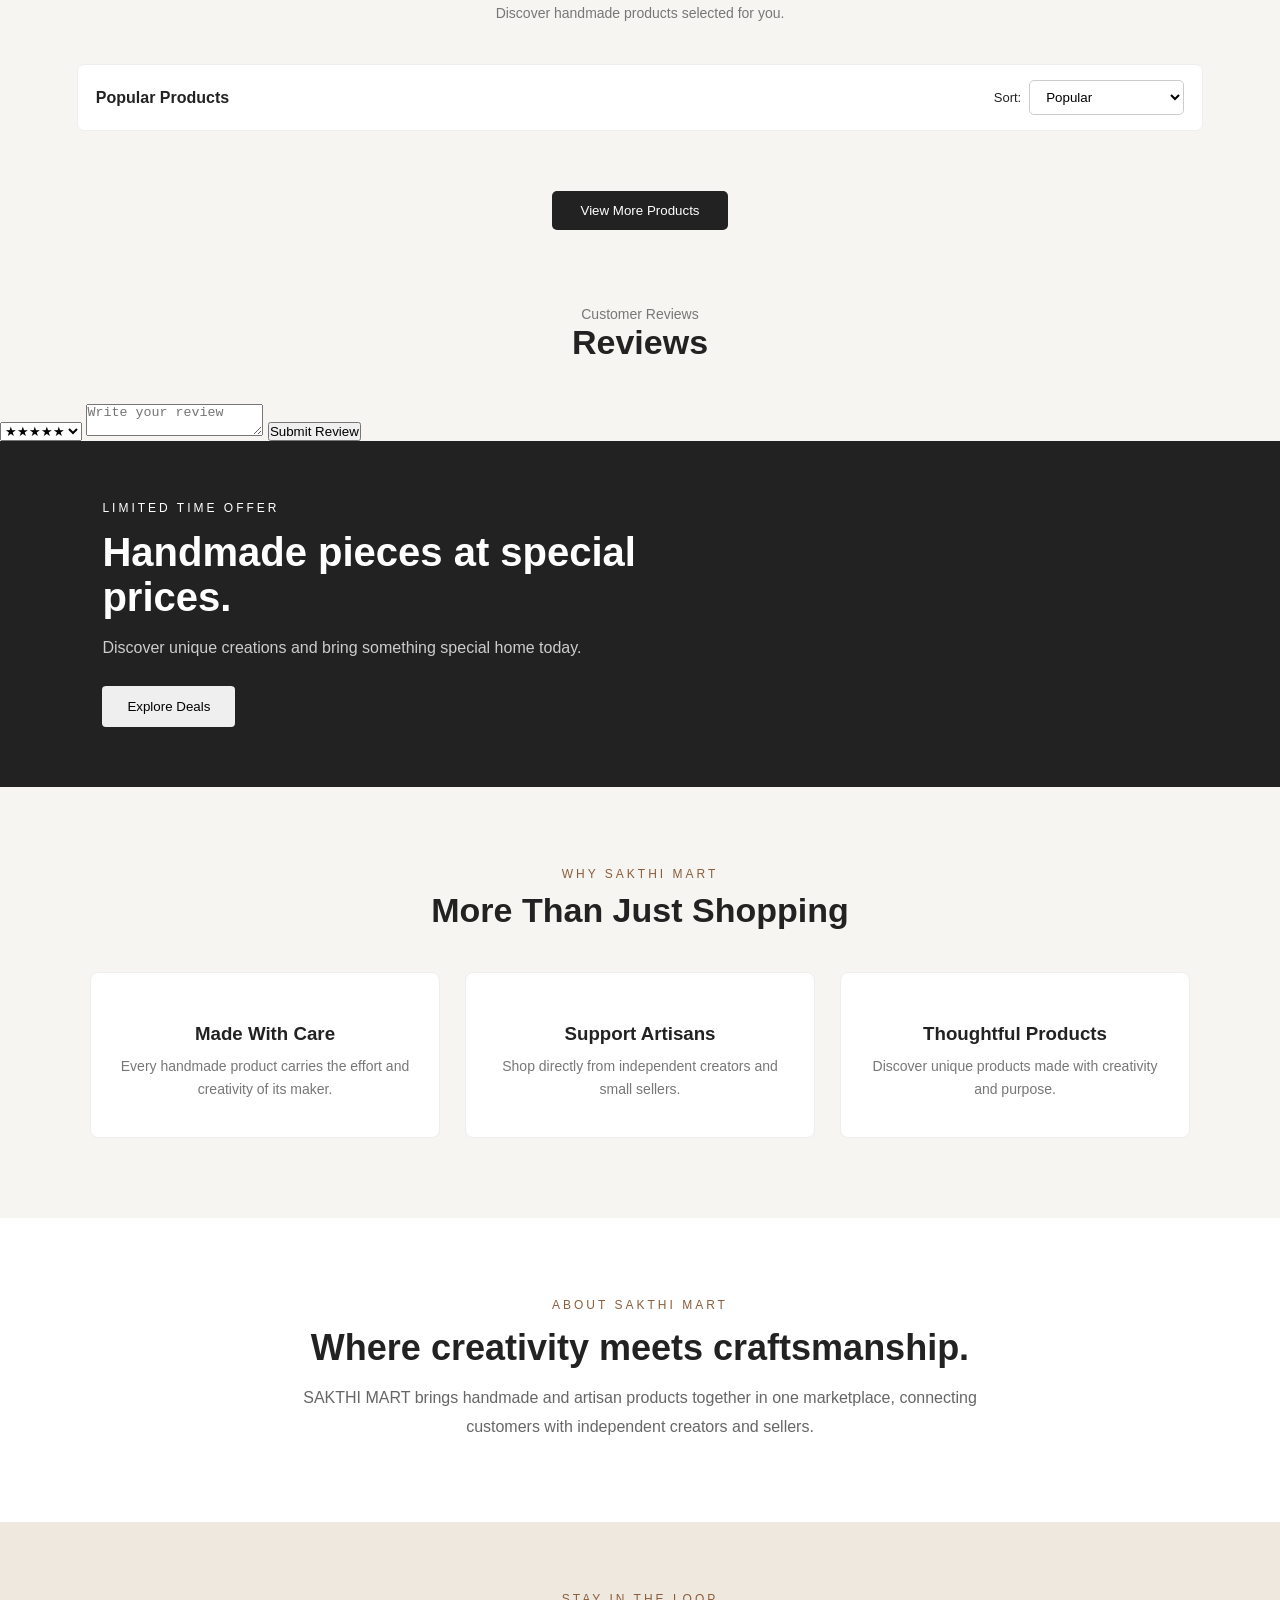
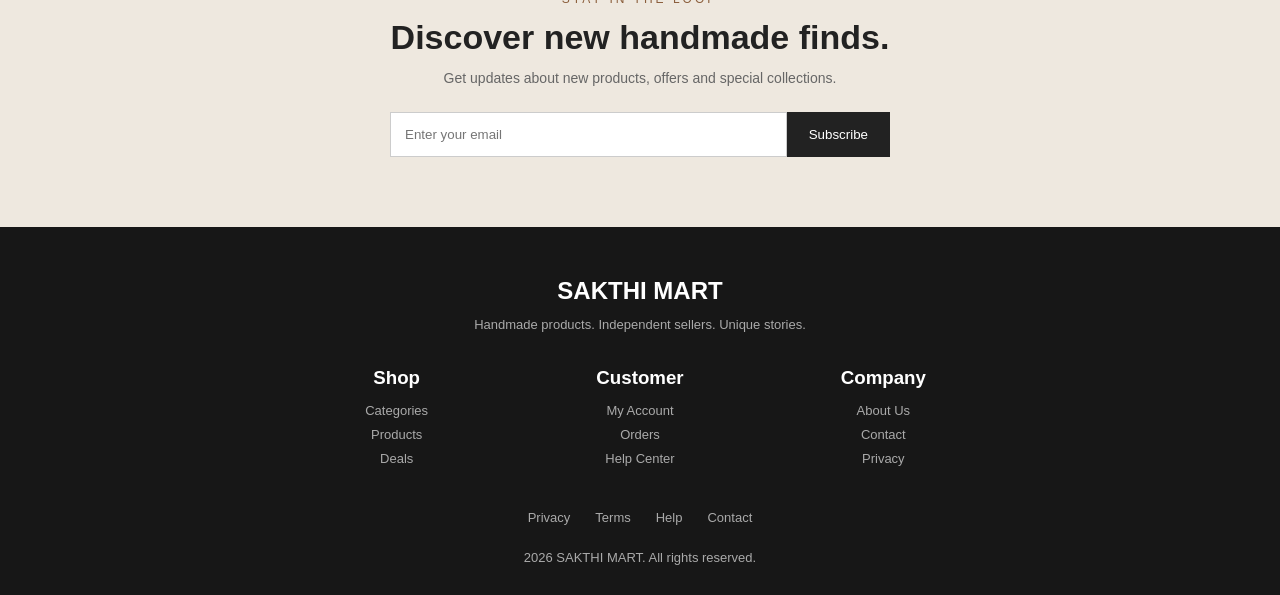
==== commit e1036423: "Improve SAKTHI MART authentication, cart, and storefront" ====
--- a/backend/src/main/webapp/index.html
+++ b/backend/src/main/webapp/index.html
@@ -291,6 +291,20 @@
         </div>
     </div>
 </section>
+<section id="adminPanel" class="seller-dashboard" style="display:none;">
+    <div class="section-container">
+        <div class="section-heading">
+            <span>Admin</span>
+            <h2>Admin Panel</h2>
+            <p>Manage SAKTHI MART users and products.</p>
+        </div>
+
+        <div class="admin-box">
+            <p>Admin access enabled.</p>
+            <button onclick="loadProducts()">View All Products</button>
+        </div>
+    </div>
+</section>
     <!-- ================= PRODUCTS ================= -->
 
     <section
@@ -843,5 +857,3 @@
 
 </html>
 
-
-
--- a/backend/src/main/webapp/style.css
+++ b/backend/src/main/webapp/style.css
@@ -937,4 +937,66 @@
     .products-section {
         padding: 55px 20px;
     }
+}
+/* CART QUANTITY CONTROLS */
+.cart-controls {
+    display: flex;
+    align-items: center;
+    justify-content: center;
+    gap: 10px;
+    margin-top: 10px;
+    flex-wrap: wrap;
+}
+
+.cart-controls button {
+    display: inline-flex;
+    align-items: center;
+    justify-content: center;
+    min-width: 36px;
+    min-height: 36px;
+    padding: 6px 10px;
+    border: 1px solid #ccc;
+    border-radius: 5px;
+    background: #fff;
+    color: #222;
+    font-size: 18px;
+    cursor: pointer;
+}
+
+.cart-controls button:hover {
+    background: #222;
+    color: #fff;
+}
+
+.cart-controls span {
+    display: inline-block;
+    min-width: 20px;
+    text-align: center;
+    font-size: 16px;
+}
+
+.cart-controls .remove-cart {
+    font-size: 13px;
+    min-height: 32px;
+}
+    font-size: 18px;
+    cursor: pointer;
+}
+
+.cart-controls button:hover {
+    background: #222;
+    color: #fff;
+}
+
+.cart-controls .remove-cart {
+    font-size: 13px;
+    min-height: 32px;
+    background: #e0e0e0;
+}
+
+.cart-controls span {
+    display: inline-block;
+    min-width: 20px;
+    text-align: center;
+    font-size: 16px;
 }
